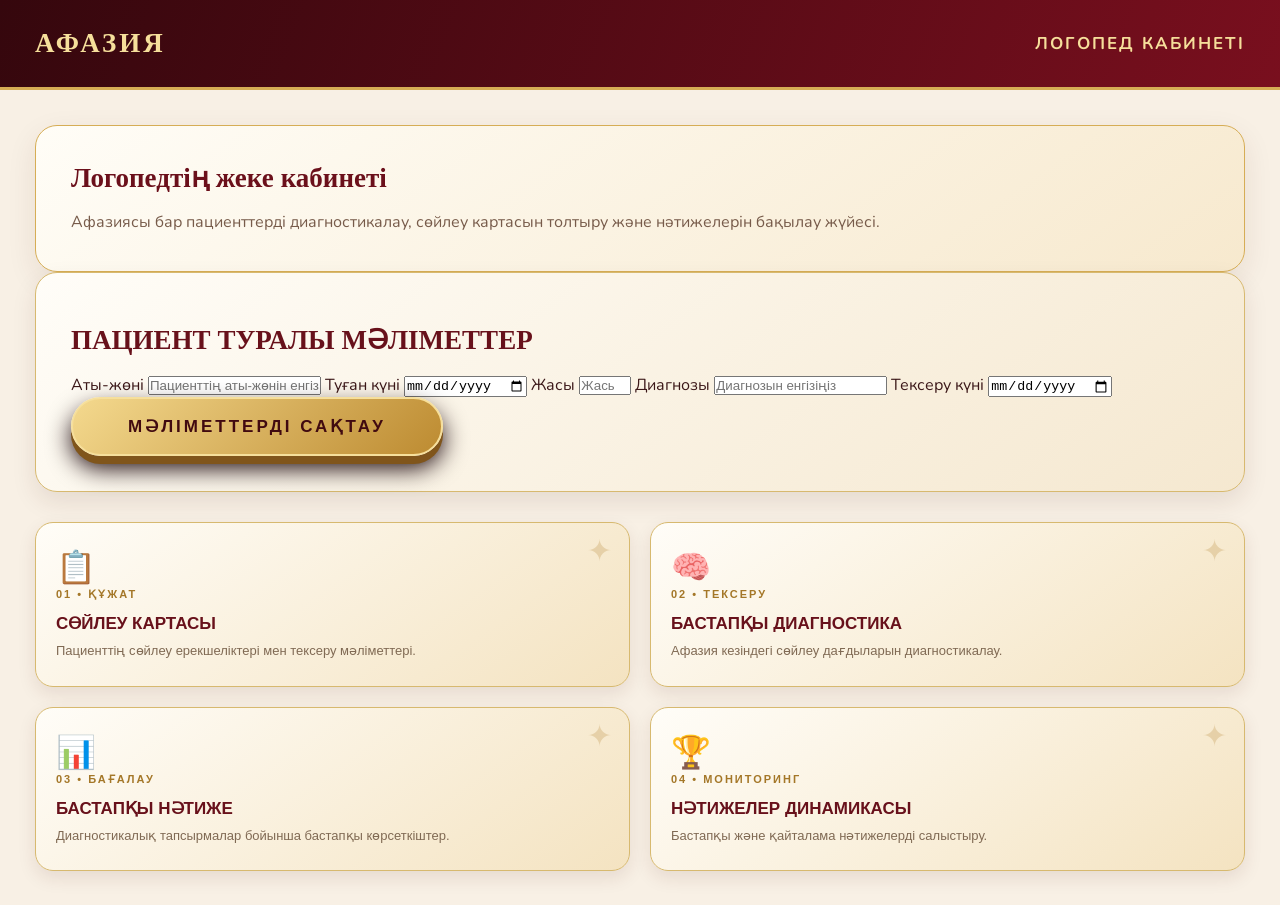
==== cabinet.html @ 648c9bb7 "Create cabinet.html" ====
<!DOCTYPE html>
<html lang="kk">
<head>
    <meta charset="UTF-8">
    <meta name="viewport" content="width=device-width, initial-scale=1.0">
    <title>Логопед кабинеті | Афазия</title>
    <link rel="stylesheet" href="style.css">
</head>
<body>
<header class="cabinet-header">
    <div class="logo" onclick="location.href='index.html'">
        АФАЗИЯ
    </div>
    <h2>ЛОГОПЕД КАБИНЕТІ</h2>
</header>
<main class="workspace">
    <div class="welcome-card">
        <h2>Логопедтің жеке кабинеті</h2>
        <p>
            Афазиясы бар пациенттерді диагностикалау,
            сөйлеу картасын толтыру және нәтижелерін бақылау жүйесі.
        </p>
    </div>
    <section class="game-section">
        <h2>ПАЦИЕНТ ТУРАЛЫ МӘЛІМЕТТЕР</h2>
        <form id="patientForm">
            <label>Аты-жөні</label>
            <input type="text" id="fullName"
                placeholder="Пациенттің аты-жөнін енгізіңіз" required>
            <label>Туған күні</label>
            <input type="date" id="birthDate" required>
            <label>Жасы</label>
            <input type="number" id="age"
                placeholder="Жасы" min="1" max="120" required>
            <label>Диагнозы</label>
            <input type="text" id="diagnosis"
                placeholder="Диагнозын енгізіңіз">
            <label>Тексеру күні</label>
            <input type="date" id="testDate" required>
            <button type="submit" class="enter-button">
                МӘЛІМЕТТЕРДІ САҚТАУ
            </button>
        </form>
        <div id="saveMessage"></div>
    </section>
    <section class="world-grid">
        <button class="world-card"
            onclick="showPatientSection('speechCard')">
            <div class="world-icon">📋</div>
            <span class="card-level">01 • ҚҰЖАТ</span>
            <h3>СӨЙЛЕУ КАРТАСЫ</h3>
            <p>Пациенттің сөйлеу ерекшеліктері мен тексеру мәліметтері.</p>
        </button>
        <button class="world-card"
            onclick="showPatientSection('diagnostics')">
            <div class="world-icon">🧠</div>
            <span class="card-level">02 • ТЕКСЕРУ</span>
            <h3>БАСТАПҚЫ ДИАГНОСТИКА</h3>
            <p>Афазия кезіндегі сөйлеу дағдыларын диагностикалау.</p>
        </button>
        <button class="world-card"
            onclick="showPatientSection('initialResult')">
            <div class="world-icon">📊</div>
            <span class="card-level">03 • БАҒАЛАУ</span>
            <h3>БАСТАПҚЫ НӘТИЖЕ</h3>
            <p>Диагностикалық тапсырмалар бойынша бастапқы көрсеткіштер.</p>
        </button>
        <button class="world-card"
            onclick="showPatientSection('dynamics')">
            <div class="world-icon">🏆</div>
            <span class="card-level">04 • МОНИТОРИНГ</span>
            <h3>НӘТИЖЕЛЕР ДИНАМИКАСЫ</h3>
            <p>Бастапқы және қайталама нәтижелерді салыстыру.</p>
        </button>
    </section>
    <section id="patientContent" class="game-section"
        style="display:none; margin-top:30px;">
    </section>
</main>
<script src="cabinet.js"></script>
</body>
</html>
---- style.css ----
@import url('https://fonts.googleapis.com/css2?family=Cinzel:wght@600;700;800&family=Nunito:wght@400;500;600;700;800;900&display=swap');

:root {
  --red-dark: #35070d;
  --red: #750f1d;
  --red-light: #a51e2b;
  --gold: #d6ad55;
  --gold-light: #f6df9b;
  --cream: #fff8e9;
  --text: #3b1718;
}

* {
  margin: 0;
  padding: 0;
  box-sizing: border-box;
}

body {
  font-family: 'Nunito', sans-serif;
  background: #f8f0e5;
  color: var(--text);
}

/* БАСТЫ БЕТ */

#home {
  min-height: 100vh;
  display: flex;
  justify-content: center;
  align-items: center;
  padding: 25px;
  background:
    radial-gradient(circle at 20% 20%, #8e2530 0, transparent 35%),
    radial-gradient(circle at 80% 80%, #64101b 0, transparent 35%),
    linear-gradient(135deg, #26050a, #650d19, #35070d);
}

.home-panel {
  width: 100%;
  max-width: 850px;
  padding: 70px 35px;
  text-align: center;
  border: 2px solid var(--gold);
  border-radius: 30px;
  background: rgba(48, 5, 12, 0.85);
  box-shadow: 0 0 45px rgba(214, 173, 85, 0.25);
  color: var(--cream);
}

.home-label {
  color: var(--gold-light);
  letter-spacing: 5px;
  font-size: 13px;
  font-weight: 800;
  margin-bottom: 25px;
}

.home-panel h1 {
  font-family: 'Cinzel', serif;
  font-size: clamp(45px, 9vw, 85px);
  color: var(--gold-light);
  letter-spacing: 8px;
  text-shadow: 0 5px 20px rgba(214, 173, 85, 0.4);
}

.home-line {
  width: 130px;
  height: 3px;
  margin: 25px auto;
  background: linear-gradient(90deg, transparent, var(--gold), transparent);
}

.home-panel p {
  max-width: 570px;
  margin: 0 auto 35px;
  line-height: 1.8;
  color: #f6e7cf;
  font-size: 17px;
}

.enter-button {
  padding: 17px 55px;
  border: 2px solid var(--gold-light);
  border-radius: 50px;
  background: linear-gradient(135deg, #f4d98e, #bd8b31);
  color: #410a10;
  font-size: 17px;
  font-weight: 900;
  letter-spacing: 3px;
  cursor: pointer;
  box-shadow: 0 8px 0 #80551b, 0 12px 25px #160206;
  transition: 0.3s;
}

.enter-button:hover {
  transform: translateY(-5px);
  box-shadow: 0 12px 0 #80551b, 0 18px 30px #160206;
}

/* КАБИНЕТ */

#cabinet {
  min-height: 100vh;
  background:
    radial-gradient(circle at top right, #fff9ec, transparent 40%),
    #f6eddf;
}

.cabinet-header {
  min-height: 90px;
  padding: 15px 35px;
  display: flex;
  justify-content: space-between;
  align-items: center;
  background: linear-gradient(110deg, #35070d, #790f1e);
  border-bottom: 3px solid var(--gold);
  color: var(--gold-light);
}

.logo {
  font-family: 'Cinzel', serif;
  font-size: 27px;
  font-weight: 800;
  cursor: pointer;
  letter-spacing: 3px;
}

.cabinet-header h2 {
  font-size: 17px;
  letter-spacing: 2px;
}

/* НЕГІЗГІ ОРНАЛАСУ */

.cabinet-layout {
  display: grid;
  grid-template-columns: 260px 1fr;
  min-height: calc(100vh - 90px);
}

/* СОЛ ЖАҚ МӘЗІР */

.sidebar {
  padding: 25px 17px;
  background: linear-gradient(180deg, #410810, #250409);
  border-right: 2px solid var(--gold);
}

.menu-button {
  width: 100%;
  display: flex;
  align-items: center;
  gap: 12px;
  padding: 15px 13px;
  margin-bottom: 12px;
  border: 1px solid rgba(214, 173, 85, 0.3);
  border-radius: 13px;
  background: rgba(255, 255, 255, 0.04);
  color: #f8e9c9;
  text-align: left;
  font-family: 'Nunito', sans-serif;
  font-size: 14px;
  font-weight: 800;
  cursor: pointer;
  transition: 0.3s;
}

.menu-button:hover,
.menu-button.active {
  background: linear-gradient(110deg, #e6c16c, #b9812b);
  color: #39070d;
  border-color: var(--gold-light);
  transform: translateX(5px);
  box-shadow: 0 5px 15px rgba(0, 0, 0, 0.25);
}

/* ОРТАЛЫҚ БӨЛІМ */

.workspace {
  padding: 35px;
  min-width: 0;
}

.workspace-top {
  margin-bottom: 25px;
  padding-bottom: 18px;
  border-bottom: 1px solid #dfc99d;
}

.workspace-top h2 {
  color: #5b111a;
  font-family: 'Cinzel', serif;
  font-size: 23px;
}

/* ҚОШ КЕЛДІҢІЗ БӨЛІМІ */

.welcome-card {
  padding: 35px;
  border: 1px solid #d6ad55;
  border-radius: 22px;
  background: linear-gradient(145deg, #fffdf7, #f7e9ce);
  box-shadow: 0 10px 30px rgba(80, 35, 15, 0.09);
}

.welcome-card h2 {
  font-family: 'Cinzel', serif;
  color: #6b101b;
  font-size: 27px;
  margin-bottom: 12px;
}

.welcome-card p {
  color: #775b4a;
  line-height: 1.7;
}

/* БӨЛІМ КАРТОЧКАЛАРЫ */

.world-grid {
  display: grid;
  grid-template-columns: repeat(2, minmax(0, 1fr));
  gap: 20px;
  margin-top: 30px;
}

.world-card {
  position: relative;
  min-height: 155px;
  padding: 25px 20px;
  border: 1px solid #d7b96f;
  border-radius: 18px;
  background: linear-gradient(145deg, #fffdf8, #f4e3c1);
  box-shadow: 0 7px 18px rgba(75, 28, 20, 0.1);
  text-align: left;
  cursor: pointer;
  transition: 0.3s;
  overflow: hidden;
}

.world-card::after {
  content: "✦";
  position: absolute;
  right: 17px;
  top: 10px;
  font-size: 30px;
  color: rgba(180, 133, 48, 0.25);
}

.world-card:hover {
  transform: translateY(-6px);
  border-color: #9c651d;
  box-shadow: 0 13px 25px rgba(75, 28, 20, 0.18);
}

.world-card h3 {
  color: #68111b;
  font-size: 17px;
  margin: 12px 0 7px;
}

.world-card p {
  color: #806a54;
  font-size: 13px;
  line-height: 1.5;
}

.card-level {
  color: #a47728;
  font-size: 11px;
  font-weight: 900;
  letter-spacing: 2px;
}

.world-icon {
  font-size: 32px;
}

/* ТАПСЫРМА БӨЛІМДЕРІ */

.game-section {
  padding: 35px;
  border: 1px solid #d7b96f;
  border-radius: 22px;
  background: linear-gradient(145deg, #fffdf8, #f5e8d0);
  box-shadow: 0 10px 25px rgba(70, 25, 15, 0.1);
}

.game-icon {
  font-size: 55px;
  margin-bottom: 15px;
}

.game-number {
  color: #a47728;
  font-size: 12px;
  font-weight: 900;
  letter-spacing: 2px;
}

.game-section h2 {
  margin: 15px 0;
  font-family: 'Cinzel', serif;
  font-size: 27px;
  color: #68111b;
}

.game-line {
  width: 90px;
  height: 3px;
  background: var(--gold);
  margin: 15px 0 25px;
}

.game-section h3 {
  color: #8b5420;
  margin-bottom: 12px;
}

.game-section p {
  line-height: 1.8;
  color: #725b4b;
}

.coming-soon {
  display: flex;
  gap: 15px;
  align-items: center;
  margin-top: 30px;
  padding: 20px;
  border-radius: 15px;
  background: #f1dfba;
  color: #6b3d17;
}

.coming-soon > span {
  font-size: 30px;
  color: #b47c25;
}

.coming-soon strong,
.coming-soon small {
  display: block;
}

.coming-soon small {
  margin-top: 5px;
  line-height: 1.5;
}

/* АНИМАЦИЯ */

.section-animation {
  animation: appear 0.5s ease;
}

@keyframes appear {
  from {
    opacity: 0;
    transform: translateY(15px);
  }

  to {
    opacity: 1;
    transform: translateY(0);
  }
}

/* ТӨМЕНГІ БӨЛІМ */

footer {
  padding: 20px;
  text-align: center;
  color: #92724c;
  font-size: 12px;
}

/* ТЕЛЕФОНҒА БЕЙІМДЕУ */

@media (max-width: 800px) {
  .cabinet-layout {
    grid-template-columns: 1fr;
  }

  .sidebar {
    display: grid;
    grid-template-columns: repeat(2, minmax(0, 1fr));
    gap: 8px;
    padding: 15px;
  }

  .menu-button {
    margin: 0;
    font-size: 12px;
    padding: 12px 8px;
  }

  .workspace {
    padding: 18px;
  }

  .cabinet-header {
    padding: 15px;
  }

  .cabinet-header h2 {
    font-size: 12px;
  }

  .logo {
    font-size: 21px;
  }
}

@media (max-width: 480px) {
  .world-grid {
    grid-template-columns: 1fr;
  }

  .home-panel {
    padding: 45px 20px;
  }

  .home-panel p {
    font-size: 14px;
  }

  .welcome-card,
  .game-section {
    padding: 22px;
  }
}
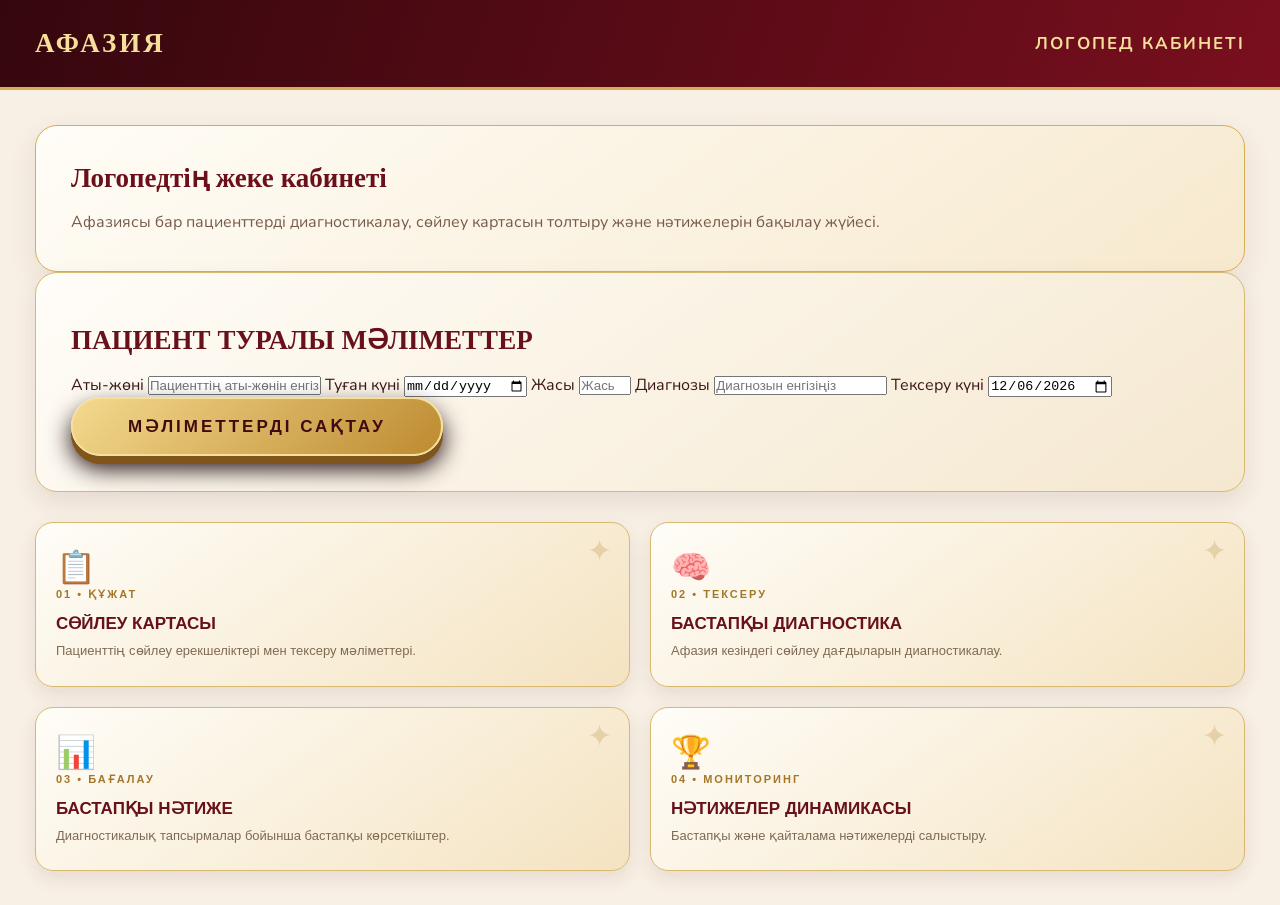
==== commit f35271d2: "Update cabinet.html" ====
--- a/cabinet.html
+++ b/cabinet.html
@@ -78,5 +78,6 @@
     </section>
 </main>
 <script src="cabinet.js"></script>
+<script src="speech-card.js"></script>
 </body>
 </html>
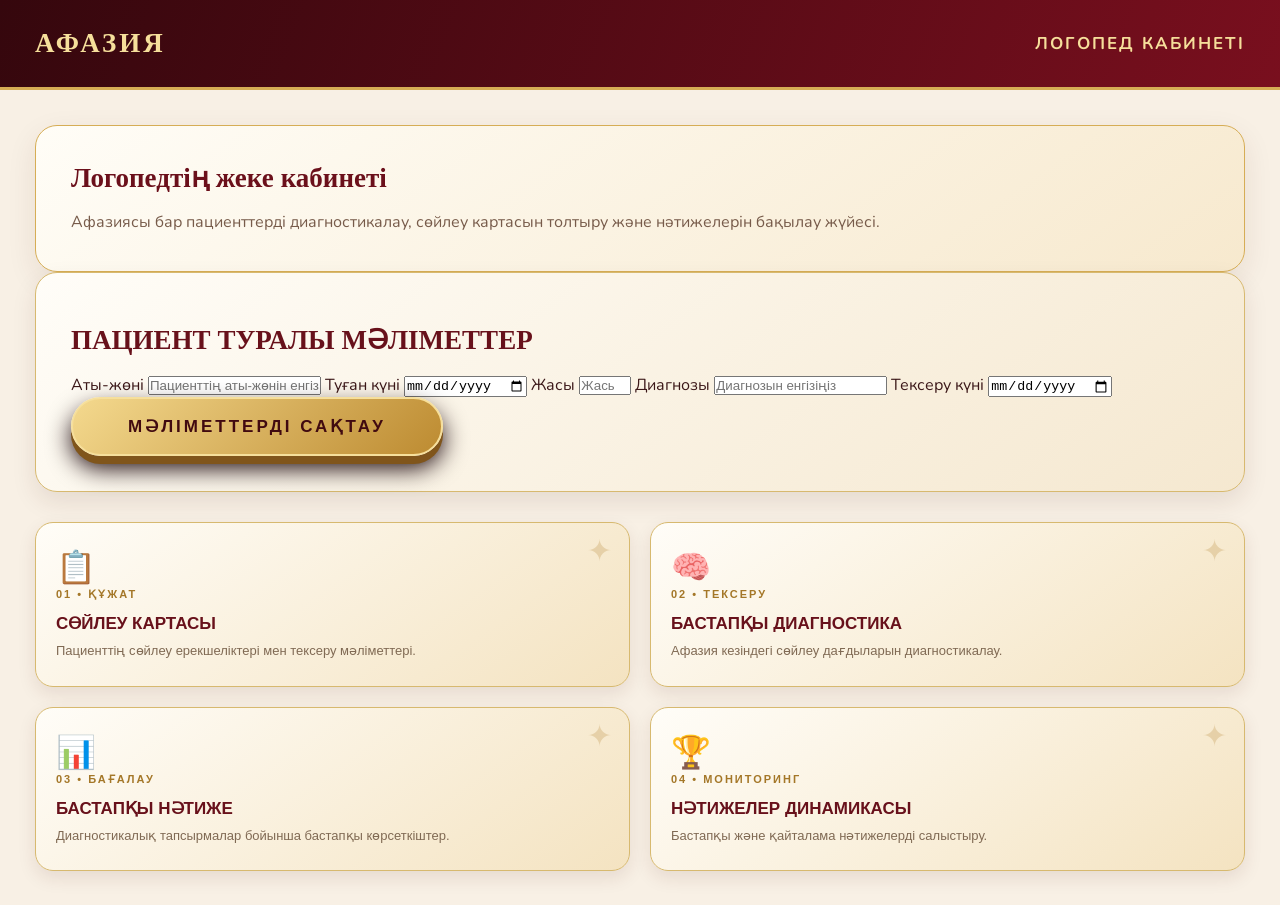
==== commit c9f30837: "Update cabinet.html" ====
--- a/cabinet.html
+++ b/cabinet.html
@@ -79,5 +79,6 @@
 </main>
 <script src="cabinet.js"></script>
 <script src="speech-card.js"></script>
+<script src="dynamics.js"></script>
 </body>
 </html>
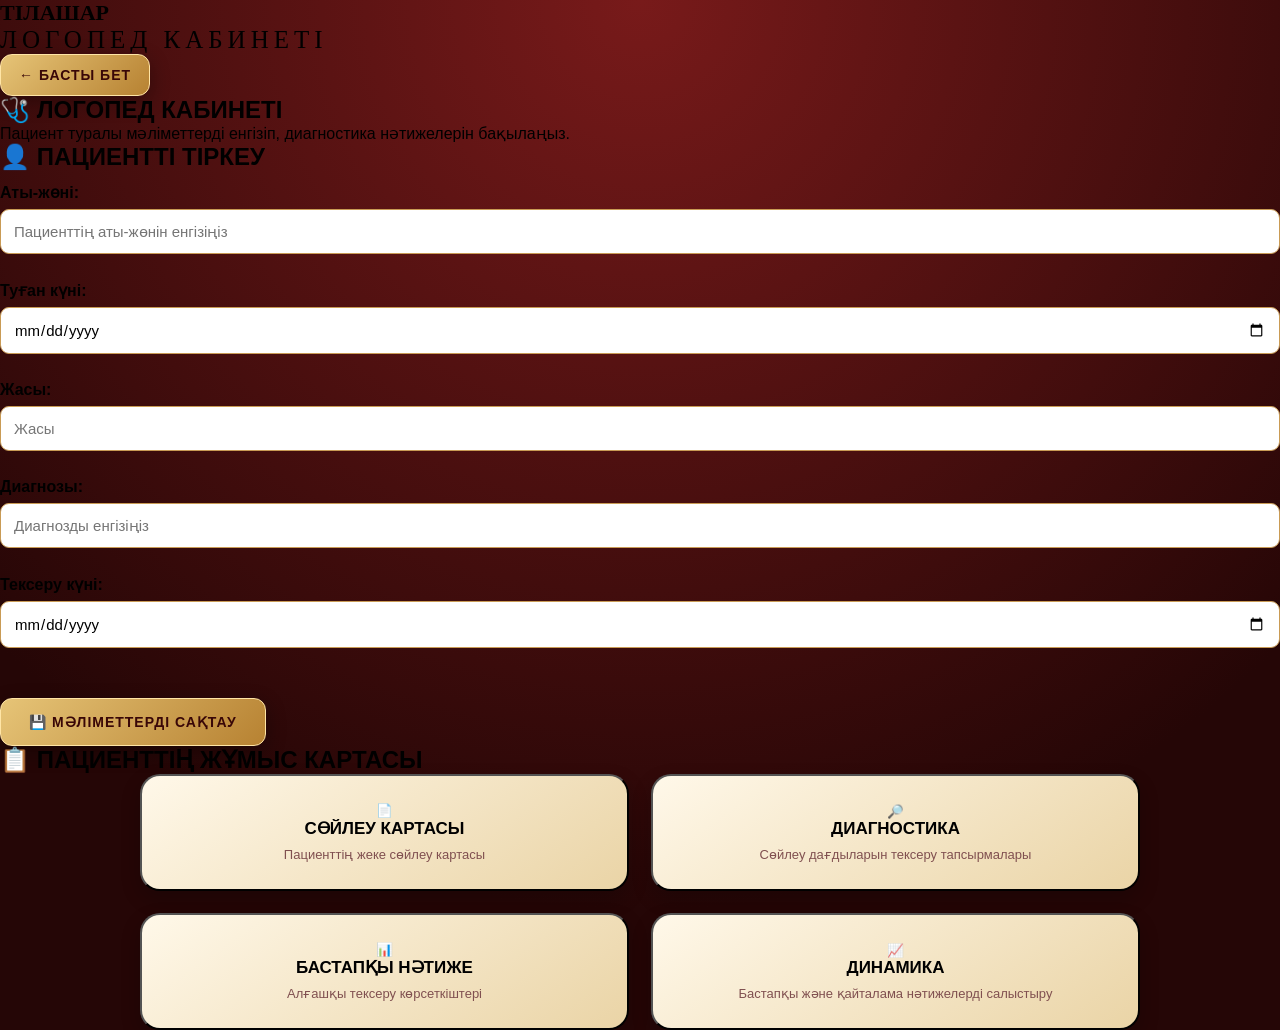
==== commit 5bf4e1ea: "Update cabinet.html" ====
--- a/cabinet.html
+++ b/cabinet.html
@@ -3,78 +3,81 @@
 <head>
     <meta charset="UTF-8">
     <meta name="viewport" content="width=device-width, initial-scale=1.0">
-    <title>Логопед кабинеті | Афазия</title>
+    <title>ТІЛАШАР | Логопед кабинеті</title>
     <link rel="stylesheet" href="style.css">
 </head>
-<body>
-<header class="cabinet-header">
-    <div class="logo" onclick="location.href='index.html'">
-        АФАЗИЯ
+<body class="cabinet-page">
+<header class="main-header">
+    <div class="logo" onclick="window.location.href='index.html'">
+        ТІЛАШАР
     </div>
-    <h2>ЛОГОПЕД КАБИНЕТІ</h2>
+    <div class="header-title">ЛОГОПЕД КАБИНЕТІ</div>
+    <button class="cabinet-button"
+        onclick="window.location.href='index.html'">
+        ← БАСТЫ БЕТ
+    </button>
 </header>
-<main class="workspace">
-    <div class="welcome-card">
-        <h2>Логопедтің жеке кабинеті</h2>
-        <p>
-            Афазиясы бар пациенттерді диагностикалау,
-            сөйлеу картасын толтыру және нәтижелерін бақылау жүйесі.
-        </p>
-    </div>
-    <section class="game-section">
-        <h2>ПАЦИЕНТ ТУРАЛЫ МӘЛІМЕТТЕР</h2>
+<main class="cabinet-container">
+    <section class="welcome-box">
+        <h1>🩺 ЛОГОПЕД КАБИНЕТІ</h1>
+        <p>Пациент туралы мәліметтерді енгізіп, диагностика нәтижелерін бақылаңыз.</p>
+    </section>
+    <!-- ПАЦИЕНТТІ ТІРКЕУ -->
+    <section class="patient-form">
+        <h2>👤 ПАЦИЕНТТІ ТІРКЕУ</h2>
         <form id="patientForm">
-            <label>Аты-жөні</label>
+            <label for="fullName">Аты-жөні:</label>
             <input type="text" id="fullName"
                 placeholder="Пациенттің аты-жөнін енгізіңіз" required>
-            <label>Туған күні</label>
+            <label for="birthDate">Туған күні:</label>
             <input type="date" id="birthDate" required>
-            <label>Жасы</label>
+            <label for="age">Жасы:</label>
             <input type="number" id="age"
                 placeholder="Жасы" min="1" max="120" required>
-            <label>Диагнозы</label>
+            <label for="diagnosis">Диагнозы:</label>
             <input type="text" id="diagnosis"
-                placeholder="Диагнозын енгізіңіз">
-            <label>Тексеру күні</label>
+                placeholder="Диагнозды енгізіңіз">
+            <label for="testDate">Тексеру күні:</label>
             <input type="date" id="testDate" required>
             <button type="submit" class="enter-button">
-                МӘЛІМЕТТЕРДІ САҚТАУ
+                💾 МӘЛІМЕТТЕРДІ САҚТАУ
             </button>
         </form>
-        <div id="saveMessage"></div>
+        <div id="patientMessage"></div>
     </section>
-    <section class="world-grid">
-        <button class="world-card"
-            onclick="showPatientSection('speechCard')">
-            <div class="world-icon">📋</div>
-            <span class="card-level">01 • ҚҰЖАТ</span>
-            <h3>СӨЙЛЕУ КАРТАСЫ</h3>
-            <p>Пациенттің сөйлеу ерекшеліктері мен тексеру мәліметтері.</p>
-        </button>
-        <button class="world-card"
-            onclick="showPatientSection('diagnostics')">
-            <div class="world-icon">🧠</div>
-            <span class="card-level">02 • ТЕКСЕРУ</span>
-            <h3>БАСТАПҚЫ ДИАГНОСТИКА</h3>
-            <p>Афазия кезіндегі сөйлеу дағдыларын диагностикалау.</p>
-        </button>
-        <button class="world-card"
-            onclick="showPatientSection('initialResult')">
-            <div class="world-icon">📊</div>
-            <span class="card-level">03 • БАҒАЛАУ</span>
-            <h3>БАСТАПҚЫ НӘТИЖЕ</h3>
-            <p>Диагностикалық тапсырмалар бойынша бастапқы көрсеткіштер.</p>
-        </button>
-        <button class="world-card"
-            onclick="showPatientSection('dynamics')">
-            <div class="world-icon">🏆</div>
-            <span class="card-level">04 • МОНИТОРИНГ</span>
-            <h3>НӘТИЖЕЛЕР ДИНАМИКАСЫ</h3>
-            <p>Бастапқы және қайталама нәтижелерді салыстыру.</p>
-        </button>
+    <!-- ПАЦИЕНТ БӨЛІМДЕРІ -->
+    <section class="patient-sections">
+        <h2>📋 ПАЦИЕНТТІҢ ЖҰМЫС КАРТАСЫ</h2>
+        <div class="world-grid">
+            <button class="world-card"
+                onclick="showPatientSection('speechCard')">
+                <span>📄</span>
+                <h3>СӨЙЛЕУ КАРТАСЫ</h3>
+                <p>Пациенттің жеке сөйлеу картасы</p>
+            </button>
+            <button class="world-card"
+                onclick="showPatientSection('diagnostics')">
+                <span>🔎</span>
+                <h3>ДИАГНОСТИКА</h3>
+                <p>Сөйлеу дағдыларын тексеру тапсырмалары</p>
+            </button>
+            <button class="world-card"
+                onclick="showPatientSection('initialResult')">
+                <span>📊</span>
+                <h3>БАСТАПҚЫ НӘТИЖЕ</h3>
+                <p>Алғашқы тексеру көрсеткіштері</p>
+            </button>
+            <button class="world-card"
+                onclick="showPatientSection('dynamics')">
+                <span>📈</span>
+                <h3>ДИНАМИКА</h3>
+                <p>Бастапқы және қайталама нәтижелерді салыстыру</p>
+            </button>
+        </div>
     </section>
+    <!-- ТАҢДАЛҒАН БӨЛІМ -->
     <section id="patientContent" class="game-section"
-        style="display:none; margin-top:30px;">
+        style="display:none;">
     </section>
 </main>
 <script src="cabinet.js"></script>
--- a/style.css
+++ b/style.css
@@ -1,433 +1,577 @@
-@import url('https://fonts.googleapis.com/css2?family=Cinzel:wght@600;700;800&family=Nunito:wght@400;500;600;700;800;900&display=swap');
+@import url(‘https://fonts.googleapis.com/css2?family=Cinzel:wght@500;600;700;800&family=Nunito:wght@400;500;600;700;800&display=swap’);
 
 :root {
-  --red-dark: #35070d;
-  --red: #750f1d;
-  --red-light: #a51e2b;
-  --gold: #d6ad55;
-  --gold-light: #f6df9b;
-  --cream: #fff8e9;
-  --text: #3b1718;
+–dark: #280707;
+–red: #680f12;
+–red-light: #9e2929;
+–gold: #d6ad60;
+–gold-light: #f5dfa4;
+–cream: #fff8e9;
+–text: #4c1010;
+–white: #ffffff;
 }
 
 * {
-  margin: 0;
-  padding: 0;
-  box-sizing: border-box;
-}
+    margin: 0;
+    padding: 0;
+    box-sizing: border-box;
+    }
 
 body {
-  font-family: 'Nunito', sans-serif;
-  background: #f8f0e5;
-  color: var(--text);
-}
-
-/* БАСТЫ БЕТ */
-
-#home {
-  min-height: 100vh;
-  display: flex;
-  justify-content: center;
-  align-items: center;
-  padding: 25px;
-  background:
-    radial-gradient(circle at 20% 20%, #8e2530 0, transparent 35%),
-    radial-gradient(circle at 80% 80%, #64101b 0, transparent 35%),
-    linear-gradient(135deg, #26050a, #650d19, #35070d);
-}
+min-height: 100vh;
+background:
+radial-gradient(circle at top, #781a1a, #250606 75%);
+color: var(–gold-light);
+font-family: ‘Nunito’, sans-serif;
+}
+
+/* =================================
+БАСТЫ БЕТ
+================================= */
 
 .home-panel {
-  width: 100%;
-  max-width: 850px;
-  padding: 70px 35px;
-  text-align: center;
-  border: 2px solid var(--gold);
-  border-radius: 30px;
-  background: rgba(48, 5, 12, 0.85);
-  box-shadow: 0 0 45px rgba(214, 173, 85, 0.25);
-  color: var(--cream);
+min-height: 100vh;
+display: flex;
+flex-direction: column;
+justify-content: center;
+align-items: center;
+text-align: center;
+padding: 30px 20px;
+position: relative;
+overflow: hidden;
+}
+
+.home-panel::before,
+.home-panel::after {
+content: “✦”;
+position: absolute;
+color: var(–gold);
+font-size: 100px;
+opacity: 0.15;
+}
+
+.home-panel::before {
+top: 10%;
+left: 10%;
+}
+
+.home-panel::after {
+bottom: 10%;
+right: 10%;
 }
 
 .home-label {
-  color: var(--gold-light);
-  letter-spacing: 5px;
-  font-size: 13px;
-  font-weight: 800;
-  margin-bottom: 25px;
+color: var(–gold);
+letter-spacing: 5px;
+font-size: 13px;
+margin-bottom: 25px;
 }
 
 .home-panel h1 {
-  font-family: 'Cinzel', serif;
-  font-size: clamp(45px, 9vw, 85px);
-  color: var(--gold-light);
-  letter-spacing: 8px;
-  text-shadow: 0 5px 20px rgba(214, 173, 85, 0.4);
+font-family: ‘Cinzel’, serif;
+font-size: clamp(55px, 12vw, 110px);
+letter-spacing: 12px;
+color: var(–gold-light);
+text-shadow: 0 5px 25px #000;
 }
 
 .home-line {
-  width: 130px;
-  height: 3px;
-  margin: 25px auto;
-  background: linear-gradient(90deg, transparent, var(--gold), transparent);
+width: 180px;
+height: 2px;
+background: linear-gradient(
+90deg,
+transparent,
+var(–gold),
+transparent
+);
+margin: 25px 0;
+}
+
+.home-panel h2 {
+font-family: ‘Cinzel’, serif;
+font-size: clamp(17px, 3vw, 25px);
+margin-bottom: 20px;
 }
 
 .home-panel p {
-  max-width: 570px;
-  margin: 0 auto 35px;
-  line-height: 1.8;
-  color: #f6e7cf;
-  font-size: 17px;
+max-width: 650px;
+line-height: 1.8;
+color: #ead8b4;
+font-size: 16px;
+}
+
+.home-footer {
+margin-top: 70px;
+color: var(–gold);
+letter-spacing: 3px;
+font-size: 11px;
+}
+
+/* =================================
+НЕГІЗГІ БАТЫРМАЛАР
+================================= */
+
+button {
+font-family: ‘Nunito’, sans-serif;
+cursor: pointer;
+transition: 0.3s ease;
+}
+
+.enter-button,
+.cabinet-button,
+.back-button {
+background: linear-gradient(
+135deg,
+#e6c477,
+#b78232
+);
+color: #390707;
+border: 1px solid #ffe5a6;
+border-radius: 12px;
+padding: 15px 28px;
+font-size: 14px;
+font-weight: 900;
+letter-spacing: 1px;
+box-shadow: 0 6px 20px #0005;
 }
 
 .enter-button {
-  padding: 17px 55px;
-  border: 2px solid var(--gold-light);
-  border-radius: 50px;
-  background: linear-gradient(135deg, #f4d98e, #bd8b31);
-  color: #410a10;
-  font-size: 17px;
-  font-weight: 900;
-  letter-spacing: 3px;
-  cursor: pointer;
-  box-shadow: 0 8px 0 #80551b, 0 12px 25px #160206;
-  transition: 0.3s;
-}
-
-.enter-button:hover {
-  transform: translateY(-5px);
-  box-shadow: 0 12px 0 #80551b, 0 18px 30px #160206;
-}
-
-/* КАБИНЕТ */
-
-#cabinet {
-  min-height: 100vh;
-  background:
-    radial-gradient(circle at top right, #fff9ec, transparent 40%),
-    #f6eddf;
-}
+margin-top: 35px;
+}
+
+.enter-button:hover,
+.cabinet-button:hover,
+.back-button:hover {
+transform: translateY(-4px);
+box-shadow: 0 10px 25px #0007;
+}
+
+/* =================================
+ЖОҒАРҒЫ БӨЛІК
+================================= */
 
 .cabinet-header {
-  min-height: 90px;
-  padding: 15px 35px;
-  display: flex;
-  justify-content: space-between;
-  align-items: center;
-  background: linear-gradient(110deg, #35070d, #790f1e);
-  border-bottom: 3px solid var(--gold);
-  color: var(--gold-light);
+min-height: 85px;
+padding: 15px 35px;
+display: flex;
+align-items: center;
+justify-content: space-between;
+gap: 15px;
+flex-wrap: wrap;
+background: linear-gradient(
+90deg,
+#240505,
+#641010,
+#240505
+);
+border-bottom: 1px solid var(–gold);
+box-shadow: 0 5px 20px #0005;
 }
 
 .logo {
-  font-family: 'Cinzel', serif;
-  font-size: 27px;
-  font-weight: 800;
-  cursor: pointer;
-  letter-spacing: 3px;
-}
-
-.cabinet-header h2 {
-  font-size: 17px;
-  letter-spacing: 2px;
-}
-
-/* НЕГІЗГІ ОРНАЛАСУ */
-
-.cabinet-layout {
-  display: grid;
-  grid-template-columns: 260px 1fr;
-  min-height: calc(100vh - 90px);
-}
-
-/* СОЛ ЖАҚ МӘЗІР */
+color: var(–gold);
+font-family: ‘Cinzel’, serif;
+font-size: 22px;
+font-weight: 800;
+cursor: pointer;
+}
+
+.header-title {
+color: var(–gold-light);
+font-family: ‘Cinzel’, serif;
+font-size: 25px;
+letter-spacing: 5px;
+}
+
+.cabinet-button {
+padding: 12px 18px;
+}
+
+/* =================================
+НЕГІЗГІ ОРНАЛАСУ
+================================= */
+
+.main-layout {
+display: grid;
+grid-template-columns: 260px 1fr;
+min-height: calc(100vh - 85px);
+}
+
+/* =================================
+СОЛ ЖАҚ МӘЗІР
+================================= */
 
 .sidebar {
-  padding: 25px 17px;
-  background: linear-gradient(180deg, #410810, #250409);
-  border-right: 2px solid var(--gold);
+background: linear-gradient(
+180deg,
+#360808,
+#210505
+);
+border-right: 1px solid #bd9149;
+padding: 25px 15px;
+}
+
+.sidebar h3 {
+color: var(–gold);
+font-family: ‘Cinzel’, serif;
+font-size: 15px;
+text-align: center;
+letter-spacing: 2px;
+margin-bottom: 25px;
 }
 
 .menu-button {
-  width: 100%;
-  display: flex;
-  align-items: center;
-  gap: 12px;
-  padding: 15px 13px;
-  margin-bottom: 12px;
-  border: 1px solid rgba(214, 173, 85, 0.3);
-  border-radius: 13px;
-  background: rgba(255, 255, 255, 0.04);
-  color: #f8e9c9;
-  text-align: left;
-  font-family: 'Nunito', sans-serif;
-  font-size: 14px;
-  font-weight: 800;
-  cursor: pointer;
-  transition: 0.3s;
+display: block;
+width: 100%;
+text-align: left;
+margin-bottom: 10px;
+padding: 14px;
+color: #f5dfb2;
+background: #ffffff08;
+border: 1px solid #d6ad6030;
+border-radius: 11px;
+font-size: 14px;
+font-weight: 700;
 }
 
 .menu-button:hover,
 .menu-button.active {
-  background: linear-gradient(110deg, #e6c16c, #b9812b);
-  color: #39070d;
-  border-color: var(--gold-light);
-  transform: translateX(5px);
-  box-shadow: 0 5px 15px rgba(0, 0, 0, 0.25);
-}
-
-/* ОРТАЛЫҚ БӨЛІМ */
+background: linear-gradient(
+90deg,
+#8c2525,
+#551010
+);
+border-color: var(–gold);
+color: var(–gold-light);
+transform: translateX(4px);
+}
+
+/* =================================
+ОҢ ЖАҚ НЕГІЗГІ БӨЛІМ
+================================= */
 
 .workspace {
-  padding: 35px;
-  min-width: 0;
-}
-
-.workspace-top {
-  margin-bottom: 25px;
-  padding-bottom: 18px;
-  border-bottom: 1px solid #dfc99d;
-}
-
-.workspace-top h2 {
-  color: #5b111a;
-  font-family: 'Cinzel', serif;
-  font-size: 23px;
-}
-
-/* ҚОШ КЕЛДІҢІЗ БӨЛІМІ */
+padding: 35px;
+min-width: 0;
+}
 
 .welcome-card {
-  padding: 35px;
-  border: 1px solid #d6ad55;
-  border-radius: 22px;
-  background: linear-gradient(145deg, #fffdf7, #f7e9ce);
-  box-shadow: 0 10px 30px rgba(80, 35, 15, 0.09);
-}
-
-.welcome-card h2 {
-  font-family: 'Cinzel', serif;
-  color: #6b101b;
-  font-size: 27px;
-  margin-bottom: 12px;
-}
-
-.welcome-card p {
-  color: #775b4a;
-  line-height: 1.7;
-}
-
-/* БӨЛІМ КАРТОЧКАЛАРЫ */
+text-align: center;
+padding: 35px 20px;
+}
+
+.welcome-icon {
+font-size: 55px;
+color: var(–gold);
+}
+
+.welcome-card h1 {
+font-family: ‘Cinzel’, serif;
+font-size: clamp(25px, 4vw, 38px);
+color: var(–gold-light);
+margin: 15px 0;
+}
+
+.welcome-card > p {
+color: #e7d2ae;
+line-height: 1.8;
+max-width: 650px;
+margin: 0 auto 35px;
+}
+
+/* =================================
+ОЙЫН КАРТОЧКАЛАРЫ
+================================= */
 
 .world-grid {
-  display: grid;
-  grid-template-columns: repeat(2, minmax(0, 1fr));
-  gap: 20px;
-  margin-top: 30px;
+display: grid;
+grid-template-columns: repeat(2, minmax(0, 1fr));
+gap: 22px;
+max-width: 1000px;
+margin: auto;
 }
 
 .world-card {
-  position: relative;
-  min-height: 155px;
-  padding: 25px 20px;
-  border: 1px solid #d7b96f;
-  border-radius: 18px;
-  background: linear-gradient(145deg, #fffdf8, #f4e3c1);
-  box-shadow: 0 7px 18px rgba(75, 28, 20, 0.1);
-  text-align: left;
-  cursor: pointer;
-  transition: 0.3s;
-  overflow: hidden;
-}
-
-.world-card::after {
-  content: "✦";
-  position: absolute;
-  right: 17px;
-  top: 10px;
-  font-size: 30px;
-  color: rgba(180, 133, 48, 0.25);
+padding: 27px 18px;
+background: linear-gradient(
+145deg,
+#fff8e9,
+#ead4a6
+);
+border: 1px solid var(–gold);
+border-radius: 20px;
+color: var(–text);
+cursor: pointer;
+box-shadow: 0 8px 20px #0003;
+transition: 0.3s;
 }
 
 .world-card:hover {
-  transform: translateY(-6px);
-  border-color: #9c651d;
-  box-shadow: 0 13px 25px rgba(75, 28, 20, 0.18);
+transform: translateY(-7px);
+box-shadow: 0 15px 30px #0005;
+}
+
+.world-icon {
+font-size: 42px;
+margin-bottom: 15px;
 }
 
 .world-card h3 {
-  color: #68111b;
-  font-size: 17px;
-  margin: 12px 0 7px;
+font-size: 17px;
+margin-bottom: 8px;
 }
 
 .world-card p {
-  color: #806a54;
-  font-size: 13px;
-  line-height: 1.5;
-}
-
-.card-level {
-  color: #a47728;
-  font-size: 11px;
-  font-weight: 900;
-  letter-spacing: 2px;
-}
-
-.world-icon {
-  font-size: 32px;
-}
-
-/* ТАПСЫРМА БӨЛІМДЕРІ */
+font-size: 13px;
+color: #805050;
+}
+
+/* =================================
+БӨЛІМ ІШІНДЕГІ КАРТОЧКАЛАР
+================================= */
 
 .game-section {
-  padding: 35px;
-  border: 1px solid #d7b96f;
-  border-radius: 22px;
-  background: linear-gradient(145deg, #fffdf8, #f5e8d0);
-  box-shadow: 0 10px 25px rgba(70, 25, 15, 0.1);
+background: linear-gradient(
+145deg,
+#fff8e9,
+#f0dfbb
+);
+color: var(–text);
+border: 1px solid var(–gold);
+border-radius: 22px;
+padding: 30px;
+box-shadow: 0 10px 30px #0004;
+}
+
+.game-section h1 {
+font-family: ‘Cinzel’, serif;
+text-align: center;
+margin: 15px 0;
 }
 
 .game-icon {
-  font-size: 55px;
-  margin-bottom: 15px;
+text-align: center;
+font-size: 55px;
+}
+
+.game-line {
+height: 2px;
+max-width: 180px;
+margin: 20px auto;
+background: var(–gold);
+}
+
+.game-section > p {
+text-align: center;
+line-height: 1.7;
+margin-bottom: 25px;
+}
+
+.exercise-list {
+display: grid;
+gap: 13px;
+}
+
+.game-card {
+display: flex;
+align-items: center;
+gap: 15px;
+padding: 17px;
+background: #ffffff;
+border: 1px solid #dfc58f;
+border-radius: 13px;
 }
 
 .game-number {
-  color: #a47728;
-  font-size: 12px;
-  font-weight: 900;
-  letter-spacing: 2px;
-}
-
-.game-section h2 {
-  margin: 15px 0;
-  font-family: 'Cinzel', serif;
-  font-size: 27px;
-  color: #68111b;
-}
-
-.game-line {
-  width: 90px;
-  height: 3px;
-  background: var(--gold);
-  margin: 15px 0 25px;
-}
-
-.game-section h3 {
-  color: #8b5420;
-  margin-bottom: 12px;
-}
-
-.game-section p {
-  line-height: 1.8;
-  color: #725b4b;
+width: 38px;
+height: 38px;
+flex-shrink: 0;
+display: grid;
+place-items: center;
+background: var(–red);
+color: var(–gold-light);
+border-radius: 50%;
+font-weight: 900;
+}
+
+.game-card h3 {
+font-size: 15px;
+}
+
+.game-card p {
+font-size: 12px;
+margin-top: 5px;
 }
 
 .coming-soon {
-  display: flex;
-  gap: 15px;
-  align-items: center;
-  margin-top: 30px;
-  padding: 20px;
-  border-radius: 15px;
-  background: #f1dfba;
-  color: #6b3d17;
-}
-
-.coming-soon > span {
-  font-size: 30px;
-  color: #b47c25;
-}
-
-.coming-soon strong,
-.coming-soon small {
-  display: block;
-}
-
-.coming-soon small {
-  margin-top: 5px;
-  line-height: 1.5;
-}
-
-/* АНИМАЦИЯ */
-
-.section-animation {
-  animation: appear 0.5s ease;
-}
-
-@keyframes appear {
-  from {
-    opacity: 0;
-    transform: translateY(15px);
-  }
-
-  to {
+margin-left: auto;
+font-size: 10px;
+font-weight: 900;
+color: #98712d;
+white-space: nowrap;
+}
+
+.back-button {
+margin-top: 25px;
+}
+
+/* =================================
+ЛОГОПЕД КАБИНЕТІНЕ ОРТАҚ СТИЛЬ
+================================= */
+
+#patientContent,
+.task-area,
+.diagnostic-result {
+background: var(–cream);
+color: var(–text);
+border: 1px solid var(–gold);
+border-radius: 18px;
+padding: 25px;
+margin-top: 20px;
+}
+
+.result-item {
+background: #fff;
+border: 1px solid #dfc58f;
+padding: 18px;
+border-radius: 13px;
+margin: 15px 0;
+}
+
+.result-item h3 {
+margin-bottom: 10px;
+}
+
+/* =================================
+КЕСТЕЛЕР
+================================= */
+
+table {
+width: 100%;
+border-collapse: collapse;
+}
+
+th,
+td {
+padding: 12px;
+border: 1px solid #d9bd83;
+}
+
+th {
+background: #6b1515;
+color: var(–gold-light);
+}
+
+td {
+background: #fff;
+}
+
+/* =================================
+ФОРМАЛАР
+================================= */
+
+input,
+textarea,
+select {
+width: 100%;
+padding: 13px;
+border: 1px solid #c99b55;
+border-radius: 9px;
+font-family: inherit;
+font-size: 15px;
+margin: 7px 0 15px;
+}
+
+label {
+display: block;
+font-weight: 800;
+margin-top: 12px;
+}
+
+textarea {
+min-height: 100px;
+resize: vertical;
+}
+
+/* =================================
+АНИМАЦИЯ
+================================= */
+
+@keyframes fadeIn {
+from {
+opacity: 0;
+transform: translateY(15px);
+}
+
+to {
     opacity: 1;
     transform: translateY(0);
-  }
-}
-
-/* ТӨМЕНГІ БӨЛІМ */
-
-footer {
-  padding: 20px;
-  text-align: center;
-  color: #92724c;
-  font-size: 12px;
-}
-
-/* ТЕЛЕФОНҒА БЕЙІМДЕУ */
-
-@media (max-width: 800px) {
-  .cabinet-layout {
+}
+
+}
+
+.game-section,
+.world-card,
+.welcome-card {
+animation: fadeIn 0.5s ease;
+}
+
+/* =================================
+ТЕЛЕФОНҒА БЕЙІМДЕУ
+================================= */
+
+@media (max-width: 850px) {
+
+.main-layout {
     grid-template-columns: 1fr;
-  }
-
-  .sidebar {
-    display: grid;
-    grid-template-columns: repeat(2, minmax(0, 1fr));
-    gap: 8px;
-    padding: 15px;
-  }
-
-  .menu-button {
-    margin: 0;
-    font-size: 12px;
-    padding: 12px 8px;
-  }
-
-  .workspace {
+}
+.sidebar {
+    border-right: none;
+    border-bottom: 1px solid var(--gold);
+}
+.sidebar h3 {
+    margin-bottom: 15px;
+}
+.menu-button {
+    display: inline-block;
+    width: auto;
+    margin: 4px;
+}
+.workspace {
     padding: 18px;
-  }
-
-  .cabinet-header {
-    padding: 15px;
-  }
-
-  .cabinet-header h2 {
-    font-size: 12px;
-  }
-
-  .logo {
-    font-size: 21px;
-  }
-}
-
-@media (max-width: 480px) {
-  .world-grid {
+}
+.cabinet-header {
+    justify-content: center;
+    text-align: center;
+}
+
+}
+
+@media (max-width: 550px) {
+
+.world-grid {
     grid-template-columns: 1fr;
-  }
-
-  .home-panel {
-    padding: 45px 20px;
-  }
-
-  .home-panel p {
-    font-size: 14px;
-  }
-
-  .welcome-card,
-  .game-section {
-    padding: 22px;
-  }
-}
+}
+.home-panel h1 {
+    letter-spacing: 5px;
+}
+.home-label {
+    letter-spacing: 2px;
+}
+.game-section {
+    padding: 18px;
+}
+.game-card {
+    flex-wrap: wrap;
+}
+.coming-soon {
+    margin-left: 53px;
+}
+.header-title {
+    font-size: 20px;
+}
+.cabinet-button {
+    font-size: 11px;
+}
+
+}
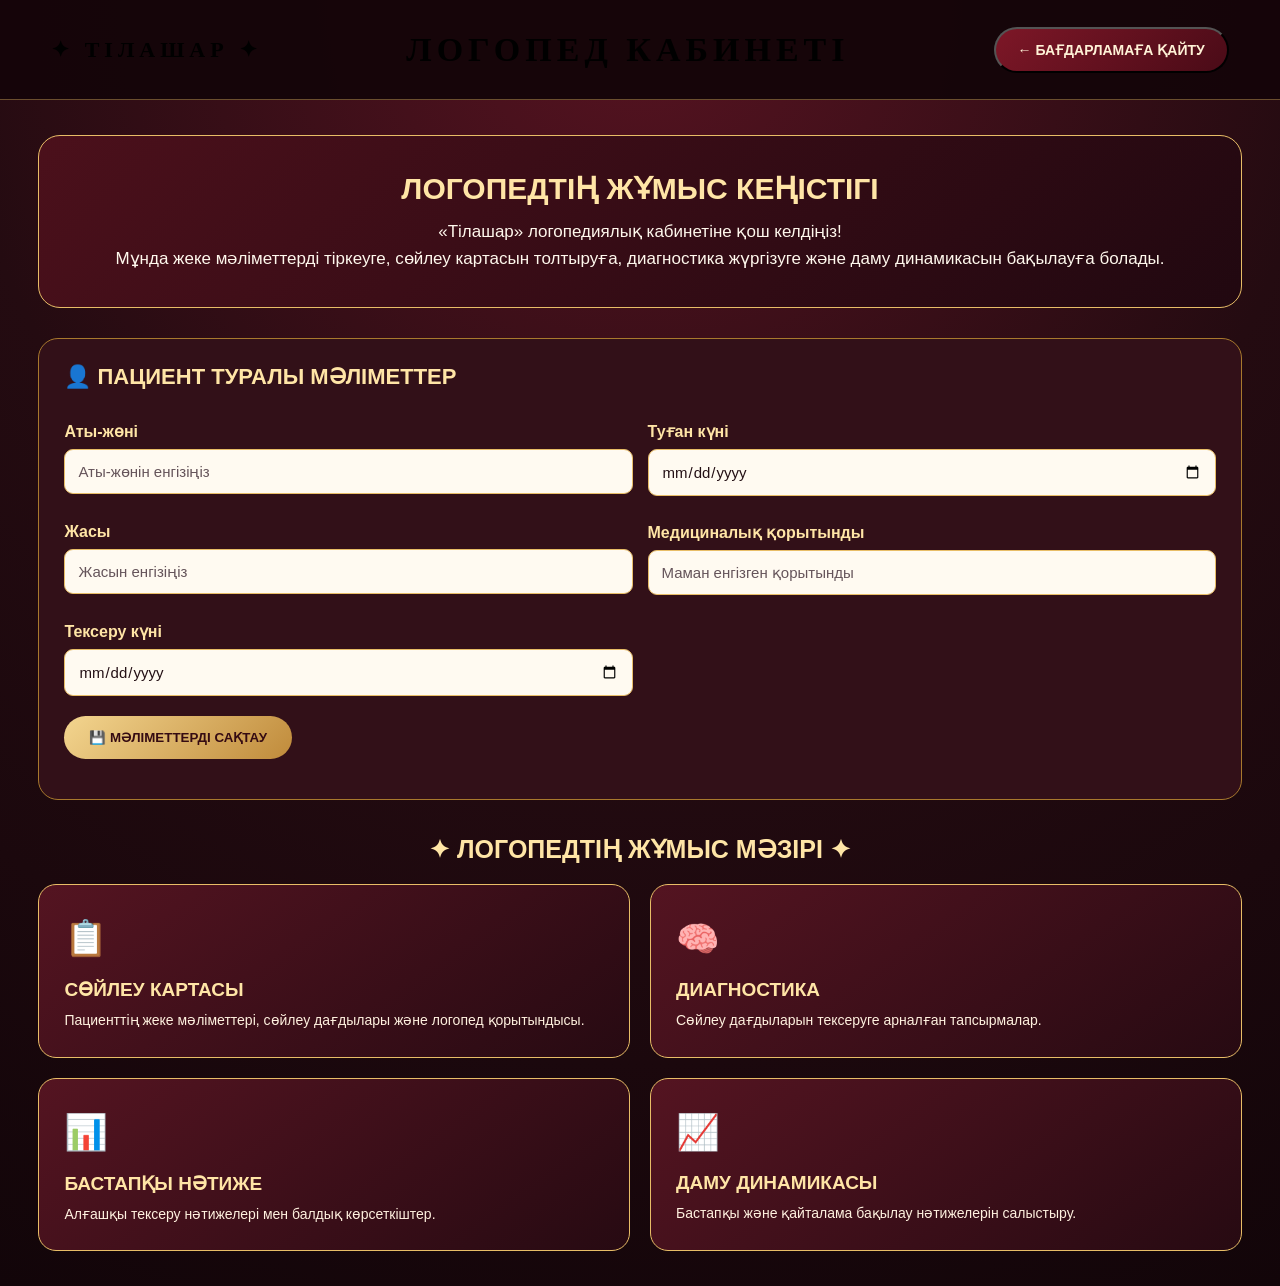
==== commit b031b990: "Refactor cabinet.html structure and styles" ====
--- a/cabinet.html
+++ b/cabinet.html
@@ -3,83 +3,249 @@
 <head>
     <meta charset="UTF-8">
     <meta name="viewport" content="width=device-width, initial-scale=1.0">
-    <title>ТІЛАШАР | Логопед кабинеті</title>
-    <link rel="stylesheet" href="style.css">
+<title>Логопед кабинеті | Тілашар</title>
+<link rel="stylesheet" href="style.css">
+<style>
+    .cabinet-page {
+        width: 94%;
+        max-width: 1250px;
+        margin: 35px auto;
+    }
+    .cabinet-welcome {
+        text-align: center;
+        padding: 35px 20px;
+        margin-bottom: 30px;
+        background: linear-gradient(135deg, #4b101b, #210810);
+        border: 1px solid #e8bd67;
+        border-radius: 22px;
+    }
+    .cabinet-welcome h2 {
+        color: #ffe5a6;
+        font-size: 30px;
+        margin-bottom: 12px;
+    }
+    .cabinet-welcome p {
+        color: #fff8ed;
+        font-size: 17px;
+    }
+    .patient-form {
+        padding: 25px;
+        margin-bottom: 30px;
+        background: #321018;
+        border: 1px solid #a8792d;
+        border-radius: 20px;
+    }
+    .patient-form h3 {
+        color: #ffe5a6;
+        font-size: 22px;
+        margin-bottom: 20px;
+    }
+    .form-grid {
+        display: grid;
+        grid-template-columns: repeat(2, 1fr);
+        gap: 15px;
+    }
+    .form-field label {
+        display: block;
+        color: #ffe5a6;
+        font-weight: bold;
+        margin-bottom: 8px;
+    }
+    .form-field input,
+    .form-field textarea {
+        width: 100%;
+        padding: 13px;
+        border-radius: 9px;
+        border: 1px solid #e8bd67;
+        background: #fffaf1;
+        color: #241015;
+        font-size: 15px;
+    }
+    .cabinet-save {
+        margin-top: 20px;
+        padding: 14px 25px;
+        border: none;
+        border-radius: 30px;
+        background: linear-gradient(135deg, #f3d58f, #c08b3b);
+        color: #350b12;
+        font-weight: 900;
+        cursor: pointer;
+    }
+    .cabinet-menu-title {
+        color: #ffe5a6;
+        font-size: 25px;
+        text-align: center;
+        margin: 35px 0 20px;
+    }
+    .cabinet-menu {
+        display: grid;
+        grid-template-columns: repeat(2, 1fr);
+        gap: 20px;
+    }
+    .cabinet-card {
+        min-height: 170px;
+        padding: 25px;
+        border: 1px solid #e8bd67;
+        border-radius: 18px;
+        background: linear-gradient(145deg, #541421, #270a12);
+        color: #fff8ed;
+        cursor: pointer;
+        text-align: left;
+        transition: 0.25s;
+    }
+    .cabinet-card:hover {
+        transform: translateY(-5px);
+        background: linear-gradient(145deg, #761d2d, #3c0b17);
+    }
+    .cabinet-card .icon {
+        font-size: 35px;
+        display: block;
+        margin-bottom: 12px;
+    }
+    .cabinet-card h3 {
+        color: #ffe5a6;
+        font-size: 19px;
+        margin-bottom: 8px;
+    }
+    .cabinet-card p {
+        color: #fff1df;
+        font-size: 14px;
+    }
+    #patientContent {
+        margin-top: 30px;
+    }
+    .patient-message {
+        margin-top: 15px;
+        color: #ffe5a6;
+        font-weight: bold;
+    }
+    @media(max-width:650px) {
+        .form-grid,
+        .cabinet-menu {
+            grid-template-columns: 1fr;
+        }
+        .cabinet-welcome h2 {
+            font-size: 23px;
+        }
+    }
+</style>
 </head>
-<body class="cabinet-page">
+<body>
+<!-- ЖОҒАРҒЫ БӨЛІК -->
 <header class="main-header">
-    <div class="logo" onclick="window.location.href='index.html'">
-        ТІЛАШАР
-    </div>
-    <div class="header-title">ЛОГОПЕД КАБИНЕТІ</div>
-    <button class="cabinet-button"
+<div class="brand">✦ ТІЛАШАР ✦</div>
+<h1>ЛОГОПЕД КАБИНЕТІ</h1>
+<button class="cabinet-button"
         onclick="window.location.href='index.html'">
-        ← БАСТЫ БЕТ
-    </button>
+    ← БАҒДАРЛАМАҒА ҚАЙТУ
+</button>
 </header>
-<main class="cabinet-container">
-    <section class="welcome-box">
-        <h1>🩺 ЛОГОПЕД КАБИНЕТІ</h1>
-        <p>Пациент туралы мәліметтерді енгізіп, диагностика нәтижелерін бақылаңыз.</p>
-    </section>
-    <!-- ПАЦИЕНТТІ ТІРКЕУ -->
-    <section class="patient-form">
-        <h2>👤 ПАЦИЕНТТІ ТІРКЕУ</h2>
-        <form id="patientForm">
-            <label for="fullName">Аты-жөні:</label>
-            <input type="text" id="fullName"
-                placeholder="Пациенттің аты-жөнін енгізіңіз" required>
-            <label for="birthDate">Туған күні:</label>
-            <input type="date" id="birthDate" required>
-            <label for="age">Жасы:</label>
-            <input type="number" id="age"
-                placeholder="Жасы" min="1" max="120" required>
-            <label for="diagnosis">Диагнозы:</label>
-            <input type="text" id="diagnosis"
-                placeholder="Диагнозды енгізіңіз">
-            <label for="testDate">Тексеру күні:</label>
-            <input type="date" id="testDate" required>
-            <button type="submit" class="enter-button">
-                💾 МӘЛІМЕТТЕРДІ САҚТАУ
-            </button>
-        </form>
-        <div id="patientMessage"></div>
-    </section>
-    <!-- ПАЦИЕНТ БӨЛІМДЕРІ -->
-    <section class="patient-sections">
-        <h2>📋 ПАЦИЕНТТІҢ ЖҰМЫС КАРТАСЫ</h2>
-        <div class="world-grid">
-            <button class="world-card"
-                onclick="showPatientSection('speechCard')">
-                <span>📄</span>
-                <h3>СӨЙЛЕУ КАРТАСЫ</h3>
-                <p>Пациенттің жеке сөйлеу картасы</p>
-            </button>
-            <button class="world-card"
-                onclick="showPatientSection('diagnostics')">
-                <span>🔎</span>
-                <h3>ДИАГНОСТИКА</h3>
-                <p>Сөйлеу дағдыларын тексеру тапсырмалары</p>
-            </button>
-            <button class="world-card"
-                onclick="showPatientSection('initialResult')">
-                <span>📊</span>
-                <h3>БАСТАПҚЫ НӘТИЖЕ</h3>
-                <p>Алғашқы тексеру көрсеткіштері</p>
-            </button>
-            <button class="world-card"
-                onclick="showPatientSection('dynamics')">
-                <span>📈</span>
-                <h3>ДИНАМИКА</h3>
-                <p>Бастапқы және қайталама нәтижелерді салыстыру</p>
-            </button>
+<main class="cabinet-page">
+<!-- ҚОШ КЕЛДІҢІЗ -->
+<section class="cabinet-welcome">
+    <h2>ЛОГОПЕДТІҢ ЖҰМЫС КЕҢІСТІГІ</h2>
+    <p>
+        «Тілашар» логопедиялық кабинетіне қош келдіңіз!
+    </p>
+    <p>
+        Мұнда жеке мәліметтерді тіркеуге,
+        сөйлеу картасын толтыруға,
+        диагностика жүргізуге және даму динамикасын бақылауға болады.
+    </p>
+</section>
+<!-- ПАЦИЕНТ МӘЛІМЕТТЕРІ -->
+<section class="patient-form">
+    <h3>👤 ПАЦИЕНТ ТУРАЛЫ МӘЛІМЕТТЕР</h3>
+    <form id="patientForm">
+        <div class="form-grid">
+            <div class="form-field">
+                <label for="fullName">Аты-жөні</label>
+                <input
+                    type="text"
+                    id="fullName"
+                    placeholder="Аты-жөнін енгізіңіз"
+                    required>
+            </div>
+            <div class="form-field">
+                <label for="birthDate">Туған күні</label>
+                <input
+                    type="date"
+                    id="birthDate">
+            </div>
+            <div class="form-field">
+                <label for="age">Жасы</label>
+                <input
+                    type="number"
+                    id="age"
+                    min="18"
+                    placeholder="Жасын енгізіңіз">
+            </div>
+            <div class="form-field">
+                <label for="diagnosis">Медициналық қорытынды</label>
+                <input
+                    type="text"
+                    id="diagnosis"
+                    placeholder="Маман енгізген қорытынды">
+            </div>
+            <div class="form-field">
+                <label for="testDate">Тексеру күні</label>
+                <input
+                    type="date"
+                    id="testDate">
+            </div>
         </div>
-    </section>
-    <!-- ТАҢДАЛҒАН БӨЛІМ -->
-    <section id="patientContent" class="game-section"
-        style="display:none;">
-    </section>
+        <button type="submit" class="cabinet-save">
+            💾 МӘЛІМЕТТЕРДІ САҚТАУ
+        </button>
+        <p id="patientMessage" class="patient-message"></p>
+    </form>
+</section>
+<!-- КАБИНЕТ МӘЗІРІ -->
+<h2 class="cabinet-menu-title">
+    ✦ ЛОГОПЕДТІҢ ЖҰМЫС МӘЗІРІ ✦
+</h2>
+<section class="cabinet-menu">
+    <button class="cabinet-card"
+            onclick="showPatientSection('speechCard')">
+        <span class="icon">📋</span>
+        <h3>СӨЙЛЕУ КАРТАСЫ</h3>
+        <p>
+            Пациенттің жеке мәліметтері,
+            сөйлеу дағдылары және логопед қорытындысы.
+        </p>
+    </button>
+    <button class="cabinet-card"
+            onclick="showPatientSection('diagnostics')">
+        <span class="icon">🧠</span>
+        <h3>ДИАГНОСТИКА</h3>
+        <p>
+            Сөйлеу дағдыларын тексеруге
+            арналған тапсырмалар.
+        </p>
+    </button>
+    <button class="cabinet-card"
+            onclick="showPatientSection('initialResult')">
+        <span class="icon">📊</span>
+        <h3>БАСТАПҚЫ НӘТИЖЕ</h3>
+        <p>
+            Алғашқы тексеру нәтижелері
+            мен балдық көрсеткіштер.
+        </p>
+    </button>
+    <button class="cabinet-card"
+            onclick="showPatientSection('dynamics')">
+        <span class="icon">📈</span>
+        <h3>ДАМУ ДИНАМИКАСЫ</h3>
+        <p>
+            Бастапқы және қайталама
+            бақылау нәтижелерін салыстыру.
+        </p>
+    </button>
+</section>
+<!-- ТАҢДАЛҒАН БӨЛІМ -->
+<div id="patientContent" style="display:none;"></div>
 </main>
+<!-- СКРИПТТЕР -->
 <script src="cabinet.js"></script>
 <script src="speech-card.js"></script>
 <script src="dynamics.js"></script>
--- a/style.css
+++ b/style.css
@@ -1,14 +1,15 @@
-@import url(‘https://fonts.googleapis.com/css2?family=Cinzel:wght@500;600;700;800&family=Nunito:wght@400;500;600;700;800&display=swap’);
+@import url(‘https://fonts.googleapis.com/css2?family=Cinzel:wght@500;600;700;800&family=Nunito:wght@400;500;600;700;800;900&display=swap’);
 
 :root {
-–dark: #280707;
-–red: #680f12;
-–red-light: #9e2929;
-–gold: #d6ad60;
-–gold-light: #f5dfa4;
-–cream: #fff8e9;
-–text: #4c1010;
-–white: #ffffff;
+–gold: #e8bd67;
+–gold-light: #ffe5a6;
+–gold-dark: #a8792d;
+–red: #650b17;
+–red-light: #941e2e;
+–dark: #19070b;
+–dark-card: #321018;
+–white: #fff8ed;
+–muted: #ead9c5;
 }
 
 * {
@@ -17,561 +18,339 @@
     box-sizing: border-box;
     }
 
+html {
+scroll-behavior: smooth;
+}
+
 body {
 min-height: 100vh;
 background:
-radial-gradient(circle at top, #781a1a, #250606 75%);
-color: var(–gold-light);
+radial-gradient(circle at top, #571321 0%, #240b11 48%, #120509 100%);
+color: var(–white);
 font-family: ‘Nunito’, sans-serif;
 }
 
-/* =================================
-БАСТЫ БЕТ
-================================= */
+/* БАСТЫ БЕТ */
 
 .home-panel {
 min-height: 100vh;
 display: flex;
-flex-direction: column;
 justify-content: center;
 align-items: center;
 text-align: center;
-padding: 30px 20px;
-position: relative;
-overflow: hidden;
-}
-
-.home-panel::before,
-.home-panel::after {
-content: “✦”;
-position: absolute;
-color: var(–gold);
-font-size: 100px;
-opacity: 0.15;
-}
-
-.home-panel::before {
-top: 10%;
-left: 10%;
-}
-
-.home-panel::after {
-bottom: 10%;
-right: 10%;
-}
-
-.home-label {
-color: var(–gold);
+padding: 25px;
+background:
+radial-gradient(circle at center, #761b2b 0%, #350d17 48%, #130509 100%);
+}
+
+.home-content {
+width: 100%;
+max-width: 750px;
+padding: 55px 30px;
+border: 1px solid var(–gold);
+border-radius: 30px;
+background: rgba(29, 6, 12, 0.75);
+box-shadow: 0 0 45px rgba(232, 189, 103, 0.15);
+}
+
+.home-logo,
+.brand {
+color: var(–gold-light);
+font-family: ‘Cinzel’, serif;
+font-size: 22px;
+font-weight: 800;
 letter-spacing: 5px;
-font-size: 13px;
-margin-bottom: 25px;
-}
-
-.home-panel h1 {
+}
+
+.home-content h1 {
+margin: 25px 0 15px;
+color: var(–gold-light);
 font-family: ‘Cinzel’, serif;
-font-size: clamp(55px, 12vw, 110px);
-letter-spacing: 12px;
-color: var(–gold-light);
-text-shadow: 0 5px 25px #000;
-}
-
-.home-line {
-width: 180px;
-height: 2px;
-background: linear-gradient(
-90deg,
-transparent,
-var(–gold),
-transparent
-);
-margin: 25px 0;
-}
-
-.home-panel h2 {
-font-family: ‘Cinzel’, serif;
-font-size: clamp(17px, 3vw, 25px);
-margin-bottom: 20px;
-}
-
-.home-panel p {
-max-width: 650px;
+font-size: clamp(55px, 10vw, 100px);
+font-weight: 800;
+letter-spacing: 8px;
+text-shadow: 0 0 25px rgba(232, 189, 103, 0.3);
+}
+
+.home-content p {
+color: var(–white);
+font-size: 19px;
 line-height: 1.8;
-color: #ead8b4;
-font-size: 16px;
-}
-
-.home-footer {
-margin-top: 70px;
-color: var(–gold);
-letter-spacing: 3px;
-font-size: 11px;
-}
-
-/* =================================
-НЕГІЗГІ БАТЫРМАЛАР
-================================= */
+margin-bottom: 35px;
+}
+
+/* БАТЫРМАЛАР */
 
 button {
 font-family: ‘Nunito’, sans-serif;
 cursor: pointer;
-transition: 0.3s ease;
-}
-
-.enter-button,
-.cabinet-button,
-.back-button {
-background: linear-gradient(
-135deg,
-#e6c477,
-#b78232
-);
-color: #390707;
-border: 1px solid #ffe5a6;
-border-radius: 12px;
-padding: 15px 28px;
-font-size: 14px;
+transition: 0.25s ease;
+}
+
+.start-button {
+min-width: 230px;
+padding: 17px 35px;
+border: 2px solid var(–gold-light);
+border-radius: 50px;
+background: linear-gradient(135deg, #f3d58f, #c08b3b);
+color: #350b12;
+font-size: 17px;
 font-weight: 900;
-letter-spacing: 1px;
-box-shadow: 0 6px 20px #0005;
-}
-
-.enter-button {
-margin-top: 35px;
-}
-
-.enter-button:hover,
-.cabinet-button:hover,
-.back-button:hover {
+letter-spacing: 2px;
+box-shadow: 0 7px 25px rgba(232, 189, 103, 0.25);
+}
+
+.start-button:hover {
 transform: translateY(-4px);
-box-shadow: 0 10px 25px #0007;
-}
-
-/* =================================
-ЖОҒАРҒЫ БӨЛІК
-================================= */
-
-.cabinet-header {
-min-height: 85px;
-padding: 15px 35px;
+background: var(–gold-light);
+box-shadow: 0 10px 30px rgba(232, 189, 103, 0.4);
+}
+
+/* ЖОҒАРҒЫ HEADER */
+
+.main-header {
+min-height: 100px;
 display: flex;
 align-items: center;
 justify-content: space-between;
-gap: 15px;
-flex-wrap: wrap;
-background: linear-gradient(
-90deg,
-#240505,
-#641010,
-#240505
-);
-border-bottom: 1px solid var(–gold);
-box-shadow: 0 5px 20px #0005;
-}
-
-.logo {
-color: var(–gold);
+gap: 20px;
+padding: 20px 4%;
+border-bottom: 1px solid rgba(232, 189, 103, 0.4);
+background: rgba(20, 5, 9, 0.96);
+}
+
+.main-header h1 {
+color: var(–gold-light);
 font-family: ‘Cinzel’, serif;
-font-size: 22px;
-font-weight: 800;
-cursor: pointer;
-}
-
-.header-title {
+font-size: 34px;
+letter-spacing: 5px;
+}
+
+.cabinet-button {
+padding: 13px 22px;
+border: 1px solid var(–gold);
+border-radius: 30px;
+background: linear-gradient(135deg, #7d1727, #4a0b17);
+color: #fff2d7;
+font-size: 14px;
+font-weight: 900;
+}
+
+.cabinet-button:hover {
+background: var(–gold);
+color: #310a10;
+}
+
+/* НЕГІЗГІ МӘЗІР */
+
+.program-container {
+width: 92%;
+max-width: 1300px;
+margin: 45px auto;
+}
+
+.program-heading {
+text-align: center;
+margin-bottom: 40px;
+}
+
+.program-heading h2 {
 color: var(–gold-light);
 font-family: ‘Cinzel’, serif;
-font-size: 25px;
-letter-spacing: 5px;
-}
-
-.cabinet-button {
-padding: 12px 18px;
-}
-
-/* =================================
-НЕГІЗГІ ОРНАЛАСУ
-================================= */
-
-.main-layout {
-display: grid;
-grid-template-columns: 260px 1fr;
-min-height: calc(100vh - 85px);
-}
-
-/* =================================
-СОЛ ЖАҚ МӘЗІР
-================================= */
-
-.sidebar {
-background: linear-gradient(
-180deg,
-#360808,
-#210505
-);
-border-right: 1px solid #bd9149;
-padding: 25px 15px;
-}
-
-.sidebar h3 {
-color: var(–gold);
-font-family: ‘Cinzel’, serif;
-font-size: 15px;
-text-align: center;
-letter-spacing: 2px;
-margin-bottom: 25px;
-}
-
-.menu-button {
-display: block;
-width: 100%;
-text-align: left;
-margin-bottom: 10px;
-padding: 14px;
-color: #f5dfb2;
-background: #ffffff08;
-border: 1px solid #d6ad6030;
-border-radius: 11px;
-font-size: 14px;
-font-weight: 700;
-}
-
-.menu-button:hover,
-.menu-button.active {
-background: linear-gradient(
-90deg,
-#8c2525,
-#551010
-);
-border-color: var(–gold);
-color: var(–gold-light);
-transform: translateX(4px);
-}
-
-/* =================================
-ОҢ ЖАҚ НЕГІЗГІ БӨЛІМ
-================================= */
-
-.workspace {
-padding: 35px;
-min-width: 0;
-}
-
-.welcome-card {
-text-align: center;
-padding: 35px 20px;
-}
-
-.welcome-icon {
-font-size: 55px;
-color: var(–gold);
-}
-
-.welcome-card h1 {
-font-family: ‘Cinzel’, serif;
-font-size: clamp(25px, 4vw, 38px);
-color: var(–gold-light);
-margin: 15px 0;
-}
-
-.welcome-card > p {
-color: #e7d2ae;
-line-height: 1.8;
-max-width: 650px;
-margin: 0 auto 35px;
-}
-
-/* =================================
-ОЙЫН КАРТОЧКАЛАРЫ
-================================= */
+font-size: clamp(24px, 4vw, 36px);
+margin-bottom: 12px;
+}
+
+.program-heading p {
+color: var(–white);
+font-size: 18px;
+}
+
+/* БӨЛІМ КАРТОЧКАЛАРЫ */
 
 .world-grid {
 display: grid;
-grid-template-columns: repeat(2, minmax(0, 1fr));
+grid-template-columns: repeat(4, 1fr);
 gap: 22px;
-max-width: 1000px;
-margin: auto;
 }
 
 .world-card {
-padding: 27px 18px;
-background: linear-gradient(
-145deg,
-#fff8e9,
-#ead4a6
-);
-border: 1px solid var(–gold);
-border-radius: 20px;
-color: var(–text);
-cursor: pointer;
-box-shadow: 0 8px 20px #0003;
-transition: 0.3s;
+min-height: 230px;
+padding: 25px 18px;
+border: 1px solid rgba(232, 189, 103, 0.65);
+border-radius: 22px;
+background: linear-gradient(145deg, #49121e, #260a12);
+color: var(–white);
+text-align: center;
+box-shadow: 0 8px 25px rgba(0, 0, 0, 0.25);
 }
 
 .world-card:hover {
 transform: translateY(-7px);
-box-shadow: 0 15px 30px #0005;
-}
-
-.world-icon {
-font-size: 42px;
+border-color: var(–gold-light);
+background: linear-gradient(145deg, #751d2d, #3c0b17);
+box-shadow: 0 10px 30px rgba(232, 189, 103, 0.18);
+}
+
+.world-card span {
+display: block;
+font-size: 43px;
+margin-bottom: 14px;
+}
+
+.world-card h3 {
+color: var(–gold-light);
+font-size: 17px;
+font-weight: 900;
+margin-bottom: 10px;
+}
+
+.world-card p {
+color: #fff1df;
+font-size: 14px;
+line-height: 1.5;
 margin-bottom: 15px;
 }
 
-.world-card h3 {
-font-size: 17px;
-margin-bottom: 8px;
-}
-
-.world-card p {
-font-size: 13px;
-color: #805050;
-}
-
-/* =================================
-БӨЛІМ ІШІНДЕГІ КАРТОЧКАЛАР
-================================= */
-
-.game-section {
-background: linear-gradient(
-145deg,
-#fff8e9,
-#f0dfbb
-);
-color: var(–text);
-border: 1px solid var(–gold);
-border-radius: 22px;
-padding: 30px;
-box-shadow: 0 10px 30px #0004;
-}
-
-.game-section h1 {
-font-family: ‘Cinzel’, serif;
-text-align: center;
-margin: 15px 0;
-}
-
-.game-icon {
-text-align: center;
-font-size: 55px;
-}
-
-.game-line {
-height: 2px;
-max-width: 180px;
-margin: 20px auto;
+.world-card b {
+color: var(–gold-light);
+font-size: 14px;
+letter-spacing: 1px;
+}
+
+/* КЕРІ ҚАЙТУ */
+
+.back-button {
+display: block;
+margin: 30px auto;
+padding: 13px 25px;
+border: 1px solid var(–gold);
+border-radius: 30px;
+background: #4a101c;
+color: var(–gold-light);
+font-size: 15px;
+font-weight: 900;
+}
+
+.back-button:hover {
 background: var(–gold);
-}
-
-.game-section > p {
-text-align: center;
-line-height: 1.7;
-margin-bottom: 25px;
-}
-
-.exercise-list {
-display: grid;
-gap: 13px;
-}
-
-.game-card {
-display: flex;
-align-items: center;
-gap: 15px;
-padding: 17px;
-background: #ffffff;
-border: 1px solid #dfc58f;
-border-radius: 13px;
-}
-
-.game-number {
-width: 38px;
-height: 38px;
-flex-shrink: 0;
-display: grid;
-place-items: center;
-background: var(–red);
-color: var(–gold-light);
-border-radius: 50%;
-font-weight: 900;
-}
-
-.game-card h3 {
-font-size: 15px;
-}
-
-.game-card p {
-font-size: 12px;
-margin-top: 5px;
-}
-
-.coming-soon {
-margin-left: auto;
-font-size: 10px;
-font-weight: 900;
-color: #98712d;
-white-space: nowrap;
-}
-
-.back-button {
-margin-top: 25px;
-}
-
-/* =================================
-ЛОГОПЕД КАБИНЕТІНЕ ОРТАҚ СТИЛЬ
-================================= */
-
-#patientContent,
-.task-area,
-.diagnostic-result {
-background: var(–cream);
-color: var(–text);
-border: 1px solid var(–gold);
-border-radius: 18px;
-padding: 25px;
-margin-top: 20px;
-}
-
-.result-item {
-background: #fff;
-border: 1px solid #dfc58f;
-padding: 18px;
-border-radius: 13px;
-margin: 15px 0;
-}
-
-.result-item h3 {
-margin-bottom: 10px;
-}
-
-/* =================================
-КЕСТЕЛЕР
-================================= */
-
-table {
+color: #300910;
+}
+
+/* ЛОГОПЕД КАБИНЕТІ ЖӘНЕ ФОРМАЛАР */
+
+input,
+select,
+textarea {
 width: 100%;
-border-collapse: collapse;
-}
-
-th,
-td {
-padding: 12px;
-border: 1px solid #d9bd83;
-}
-
-th {
-background: #6b1515;
-color: var(–gold-light);
-}
-
-td {
-background: #fff;
-}
-
-/* =================================
-ФОРМАЛАР
-================================= */
-
-input,
-textarea,
-select {
-width: 100%;
-padding: 13px;
-border: 1px solid #c99b55;
-border-radius: 9px;
-font-family: inherit;
-font-size: 15px;
-margin: 7px 0 15px;
+padding: 13px 15px;
+border: 1px solid var(–gold);
+border-radius: 10px;
+background: #fff9ef;
+color: #241015;
+font-family: ‘Nunito’, sans-serif;
+font-size: 16px;
+}
+
+input::placeholder,
+textarea::placeholder {
+color: #65545a;
 }
 
 label {
 display: block;
+margin: 12px 0 6px;
+color: var(–gold-light);
 font-weight: 800;
-margin-top: 12px;
-}
-
-textarea {
-min-height: 100px;
-resize: vertical;
-}
-
-/* =================================
-АНИМАЦИЯ
-================================= */
-
-@keyframes fadeIn {
-from {
-opacity: 0;
-transform: translateY(15px);
-}
-
-to {
-    opacity: 1;
-    transform: translateY(0);
-}
-
-}
-
-.game-section,
-.world-card,
-.welcome-card {
-animation: fadeIn 0.5s ease;
-}
-
-/* =================================
-ТЕЛЕФОНҒА БЕЙІМДЕУ
-================================= */
-
-@media (max-width: 850px) {
-
-.main-layout {
-    grid-template-columns: 1fr;
-}
-.sidebar {
-    border-right: none;
-    border-bottom: 1px solid var(--gold);
-}
-.sidebar h3 {
-    margin-bottom: 15px;
-}
-.menu-button {
-    display: inline-block;
-    width: auto;
-    margin: 4px;
-}
-.workspace {
-    padding: 18px;
-}
-.cabinet-header {
+}
+
+h2, h3, h4 {
+color: var(–gold-light);
+}
+
+p, li, span {
+line-height: 1.6;
+}
+
+/* ДИАГНОСТИКА */
+
+.diagnostic-card {
+color: var(–white);
+}
+
+.diagnostic-card h3 {
+color: var(–gold-light);
+}
+
+#section-content {
+color: var(–white);
+}
+
+#section-content h2,
+#section-content h3 {
+color: var(–gold-light);
+}
+
+#section-content p {
+color: var(–white);
+}
+
+/* НӘТИЖЕЛЕР */
+
+.result-card {
+padding: 20px;
+margin: 15px 0;
+border: 1px solid var(–gold);
+border-radius: 15px;
+background: var(–dark-card);
+color: var(–white);
+}
+
+/* МОБИЛЬДІ НҰСҚА */
+
+@media (max-width: 900px) {
+.world-grid {
+grid-template-columns: repeat(2, 1fr);
+}
+
+.main-header {
+    flex-wrap: wrap;
     justify-content: center;
     text-align: center;
 }
+.main-header h1 {
+    order: -1;
+    width: 100%;
+}
 
 }
 
 @media (max-width: 550px) {
-
 .world-grid {
-    grid-template-columns: 1fr;
-}
-.home-panel h1 {
-    letter-spacing: 5px;
-}
-.home-label {
-    letter-spacing: 2px;
-}
-.game-section {
-    padding: 18px;
-}
-.game-card {
-    flex-wrap: wrap;
-}
-.coming-soon {
-    margin-left: 53px;
-}
-.header-title {
-    font-size: 20px;
+grid-template-columns: 1fr;
+}
+
+.home-content {
+    padding: 40px 18px;
+}
+.home-content h1 {
+    letter-spacing: 4px;
+}
+.home-content p {
+    font-size: 16px;
+}
+.brand {
+    font-size: 17px;
+}
+.main-header h1 {
+    font-size: 27px;
 }
 .cabinet-button {
-    font-size: 11px;
-}
-
-}
+    font-size: 12px;
+}
+.program-container {
+    width: 94%;
+    margin: 25px auto;
+}
+
+}
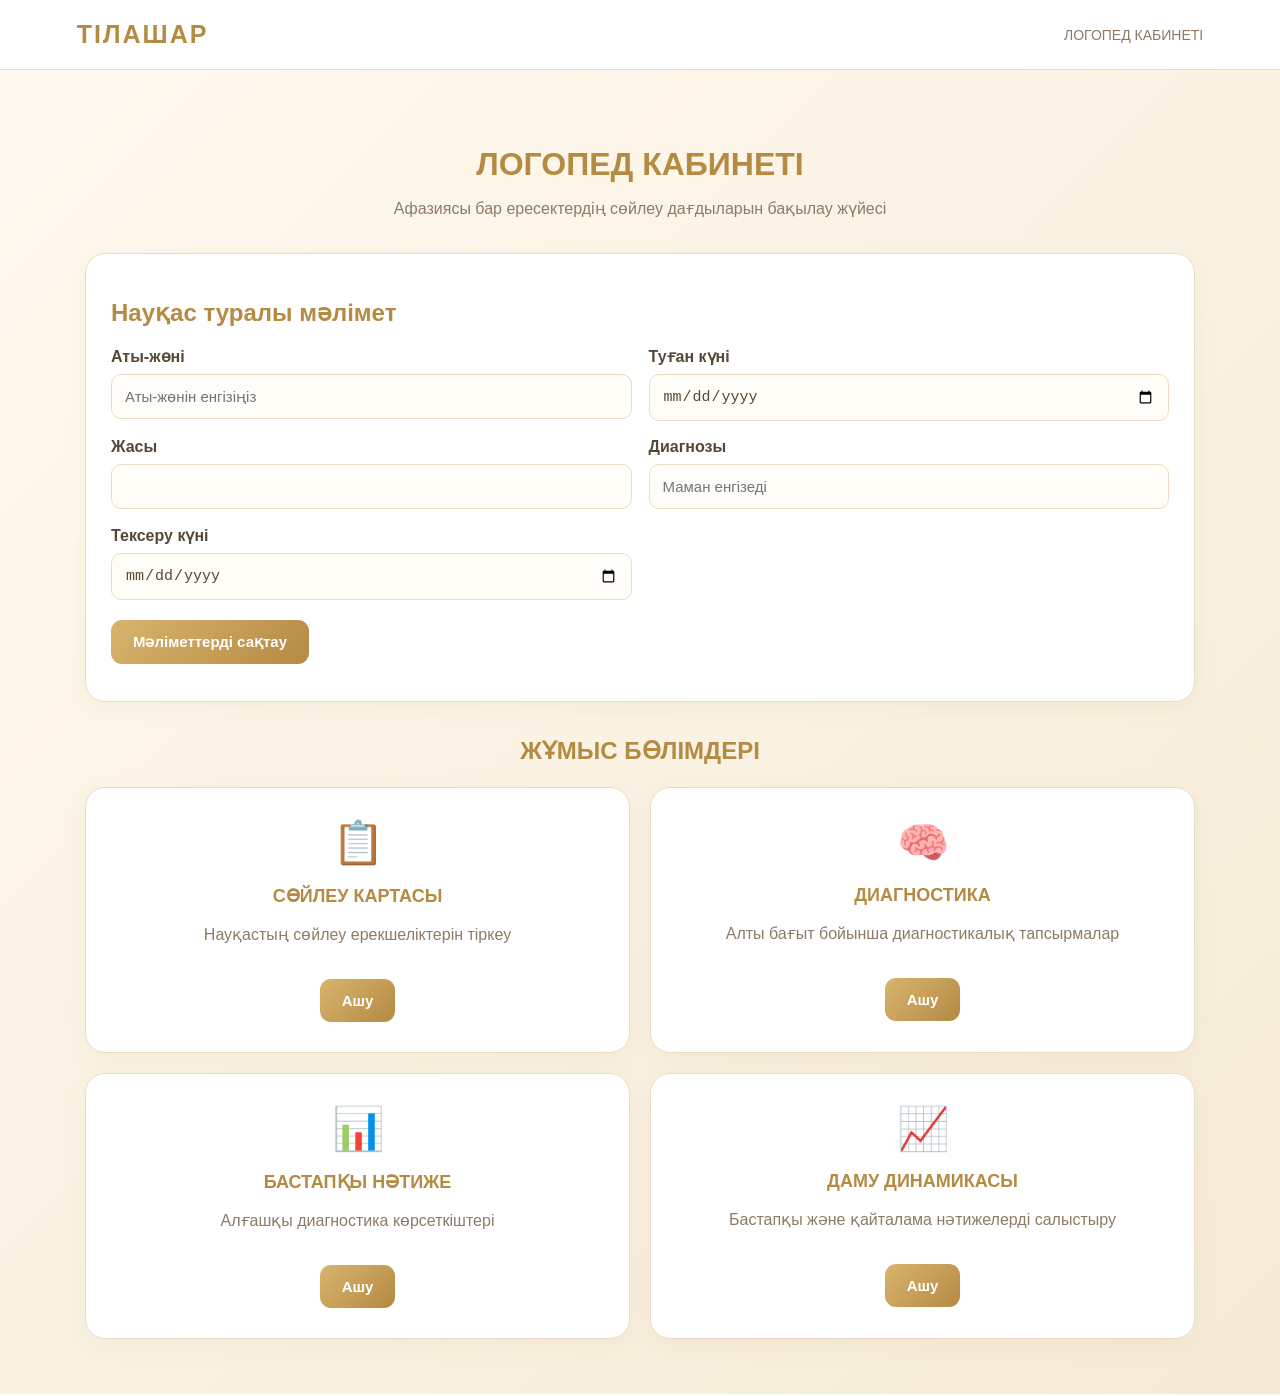
==== commit 2208680e: "Update cabinet.html" ====
--- a/cabinet.html
+++ b/cabinet.html
@@ -1,251 +1,252 @@
 <!DOCTYPE html>
 <html lang="kk">
 <head>
-    <meta charset="UTF-8">
-    <meta name="viewport" content="width=device-width, initial-scale=1.0">
-<title>Логопед кабинеті | Тілашар</title>
-<link rel="stylesheet" href="style.css">
+<meta charset="UTF-8">
+<meta name="viewport" content="width=device-width, initial-scale=1.0">
+<title>ТІЛАШАР — Логопед кабинеті</title>
 <style>
-    .cabinet-page {
-        width: 94%;
-        max-width: 1250px;
-        margin: 35px auto;
+:root {
+    --gold: #b58a43;
+    --gold-light: #e6c98e;
+    --cream: #fffaf0;
+    --white: #ffffff;
+    --text: #574735;
+    --muted: #8d7b65;
+    --border: #eadcc3;
+}
+* {
+    box-sizing: border-box;
+}
+body {
+    margin: 0;
+    font-family: Arial, sans-serif;
+    background: linear-gradient(135deg, #fffaf0, #f5ead6);
+    color: var(--text);
+}
+header {
+    background: #ffffff;
+    border-bottom: 1px solid var(--border);
+    padding: 20px 6%;
+    display: flex;
+    justify-content: space-between;
+    align-items: center;
+    flex-wrap: wrap;
+    gap: 12px;
+}
+.logo {
+    color: var(--gold);
+    font-size: 25px;
+    font-weight: bold;
+    letter-spacing: 2px;
+}
+.header-title {
+    font-size: 14px;
+    color: var(--muted);
+}
+.container {
+    max-width: 1150px;
+    margin: 35px auto;
+    padding: 20px;
+}
+.page-title {
+    text-align: center;
+    color: var(--gold);
+    font-size: 32px;
+    margin-bottom: 8px;
+}
+.subtitle {
+    text-align: center;
+    color: var(--muted);
+    margin-bottom: 35px;
+}
+.patient-box {
+    background: white;
+    padding: 25px;
+    border-radius: 20px;
+    border: 1px solid var(--border);
+    box-shadow: 0 5px 20px #a98b4b12;
+    margin-bottom: 35px;
+}
+.patient-box h2 {
+    color: var(--gold);
+}
+.patient-form {
+    display: grid;
+    grid-template-columns: repeat(2, 1fr);
+    gap: 17px;
+}
+.form-group label {
+    display: block;
+    margin-bottom: 8px;
+    color: var(--text);
+    font-weight: bold;
+}
+.form-group input,
+.form-group textarea {
+    width: 100%;
+    padding: 13px;
+    border: 1px solid var(--border);
+    border-radius: 10px;
+    background: #fffdf8;
+    color: var(--text);
+    font-size: 15px;
+}
+.save-button,
+.cabinet-card button,
+.back-button {
+    background: linear-gradient(135deg, #d8b46d, #b58a43);
+    color: white;
+    border: none;
+    padding: 13px 22px;
+    border-radius: 11px;
+    cursor: pointer;
+    font-weight: bold;
+    font-size: 15px;
+}
+.save-button {
+    margin-top: 20px;
+}
+.message {
+    color: #54834e;
+    margin-top: 12px;
+}
+.menu-title {
+    text-align: center;
+    color: var(--gold);
+    margin-bottom: 22px;
+}
+.cabinet-menu {
+    display: grid;
+    grid-template-columns: repeat(2, 1fr);
+    gap: 20px;
+}
+.cabinet-card {
+    background: white;
+    border: 1px solid var(--border);
+    border-radius: 20px;
+    padding: 30px 20px;
+    text-align: center;
+    box-shadow: 0 7px 25px #a98b4b12;
+    transition: 0.25s;
+}
+.cabinet-card:hover {
+    transform: translateY(-5px);
+    box-shadow: 0 10px 25px #a98b4b25;
+}
+.cabinet-card .icon {
+    font-size: 42px;
+    margin-bottom: 12px;
+}
+.cabinet-card h3 {
+    color: var(--gold);
+    font-size: 18px;
+}
+.cabinet-card p {
+    color: var(--muted);
+    min-height: 38px;
+}
+#patientContent {
+    display: none;
+    background: white;
+    border: 1px solid var(--border);
+    border-radius: 20px;
+    padding: 25px;
+    margin-top: 25px;
+    box-shadow: 0 5px 20px #a98b4b12;
+}
+.back-button {
+    margin-bottom: 20px;
+}
+@media(max-width:650px) {
+    .cabinet-menu,
+    .patient-form {
+        grid-template-columns: 1fr;
     }
-    .cabinet-welcome {
-        text-align: center;
-        padding: 35px 20px;
-        margin-bottom: 30px;
-        background: linear-gradient(135deg, #4b101b, #210810);
-        border: 1px solid #e8bd67;
-        border-radius: 22px;
+    .page-title {
+        font-size: 25px;
     }
-    .cabinet-welcome h2 {
-        color: #ffe5a6;
-        font-size: 30px;
-        margin-bottom: 12px;
+    .container {
+        padding: 12px;
     }
-    .cabinet-welcome p {
-        color: #fff8ed;
-        font-size: 17px;
-    }
-    .patient-form {
-        padding: 25px;
-        margin-bottom: 30px;
-        background: #321018;
-        border: 1px solid #a8792d;
-        border-radius: 20px;
-    }
-    .patient-form h3 {
-        color: #ffe5a6;
-        font-size: 22px;
-        margin-bottom: 20px;
-    }
-    .form-grid {
-        display: grid;
-        grid-template-columns: repeat(2, 1fr);
-        gap: 15px;
-    }
-    .form-field label {
-        display: block;
-        color: #ffe5a6;
-        font-weight: bold;
-        margin-bottom: 8px;
-    }
-    .form-field input,
-    .form-field textarea {
-        width: 100%;
-        padding: 13px;
-        border-radius: 9px;
-        border: 1px solid #e8bd67;
-        background: #fffaf1;
-        color: #241015;
-        font-size: 15px;
-    }
-    .cabinet-save {
-        margin-top: 20px;
-        padding: 14px 25px;
-        border: none;
-        border-radius: 30px;
-        background: linear-gradient(135deg, #f3d58f, #c08b3b);
-        color: #350b12;
-        font-weight: 900;
-        cursor: pointer;
-    }
-    .cabinet-menu-title {
-        color: #ffe5a6;
-        font-size: 25px;
-        text-align: center;
-        margin: 35px 0 20px;
-    }
-    .cabinet-menu {
-        display: grid;
-        grid-template-columns: repeat(2, 1fr);
-        gap: 20px;
-    }
-    .cabinet-card {
-        min-height: 170px;
-        padding: 25px;
-        border: 1px solid #e8bd67;
-        border-radius: 18px;
-        background: linear-gradient(145deg, #541421, #270a12);
-        color: #fff8ed;
-        cursor: pointer;
-        text-align: left;
-        transition: 0.25s;
-    }
-    .cabinet-card:hover {
-        transform: translateY(-5px);
-        background: linear-gradient(145deg, #761d2d, #3c0b17);
-    }
-    .cabinet-card .icon {
-        font-size: 35px;
-        display: block;
-        margin-bottom: 12px;
-    }
-    .cabinet-card h3 {
-        color: #ffe5a6;
-        font-size: 19px;
-        margin-bottom: 8px;
-    }
-    .cabinet-card p {
-        color: #fff1df;
-        font-size: 14px;
-    }
-    #patientContent {
-        margin-top: 30px;
-    }
-    .patient-message {
-        margin-top: 15px;
-        color: #ffe5a6;
-        font-weight: bold;
-    }
-    @media(max-width:650px) {
-        .form-grid,
-        .cabinet-menu {
-            grid-template-columns: 1fr;
-        }
-        .cabinet-welcome h2 {
-            font-size: 23px;
-        }
-    }
+}
 </style>
 </head>
 <body>
-<!-- ЖОҒАРҒЫ БӨЛІК -->
-<header class="main-header">
-<div class="brand">✦ ТІЛАШАР ✦</div>
-<h1>ЛОГОПЕД КАБИНЕТІ</h1>
-<button class="cabinet-button"
-        onclick="window.location.href='index.html'">
-    ← БАҒДАРЛАМАҒА ҚАЙТУ
-</button>
+<header>
+    <div class="logo">ТІЛАШАР</div>
+    <div class="header-title">ЛОГОПЕД КАБИНЕТІ</div>
 </header>
-<main class="cabinet-page">
-<!-- ҚОШ КЕЛДІҢІЗ -->
-<section class="cabinet-welcome">
-    <h2>ЛОГОПЕДТІҢ ЖҰМЫС КЕҢІСТІГІ</h2>
-    <p>
-        «Тілашар» логопедиялық кабинетіне қош келдіңіз!
-    </p>
-    <p>
-        Мұнда жеке мәліметтерді тіркеуге,
-        сөйлеу картасын толтыруға,
-        диагностика жүргізуге және даму динамикасын бақылауға болады.
-    </p>
+<main class="container">
+<h1 class="page-title">ЛОГОПЕД КАБИНЕТІ</h1>
+<p class="subtitle">Афазиясы бар ересектердің сөйлеу дағдыларын бақылау жүйесі</p>
+<section class="patient-box">
+    <h2>Науқас туралы мәлімет</h2>
+<form id="patientForm">
+    <div class="patient-form">
+        <div class="form-group">
+            <label>Аты-жөні</label>
+            <input id="fullName" type="text" placeholder="Аты-жөнін енгізіңіз">
+        </div>
+        <div class="form-group">
+            <label>Туған күні</label>
+            <input id="birthDate" type="date">
+        </div>
+        <div class="form-group">
+            <label>Жасы</label>
+            <input id="age" type="number" readonly>
+        </div>
+        <div class="form-group">
+            <label>Диагнозы</label>
+            <input id="diagnosis" type="text" placeholder="Маман енгізеді">
+        </div>
+        <div class="form-group">
+            <label>Тексеру күні</label>
+            <input id="testDate" type="date">
+        </div>
+    </div>
+    <button class="save-button" type="submit">
+        Мәліметтерді сақтау
+    </button>
+    <div id="patientMessage" class="message"></div>
+</form>
 </section>
-<!-- ПАЦИЕНТ МӘЛІМЕТТЕРІ -->
-<section class="patient-form">
-    <h3>👤 ПАЦИЕНТ ТУРАЛЫ МӘЛІМЕТТЕР</h3>
-    <form id="patientForm">
-        <div class="form-grid">
-            <div class="form-field">
-                <label for="fullName">Аты-жөні</label>
-                <input
-                    type="text"
-                    id="fullName"
-                    placeholder="Аты-жөнін енгізіңіз"
-                    required>
-            </div>
-            <div class="form-field">
-                <label for="birthDate">Туған күні</label>
-                <input
-                    type="date"
-                    id="birthDate">
-            </div>
-            <div class="form-field">
-                <label for="age">Жасы</label>
-                <input
-                    type="number"
-                    id="age"
-                    min="18"
-                    placeholder="Жасын енгізіңіз">
-            </div>
-            <div class="form-field">
-                <label for="diagnosis">Медициналық қорытынды</label>
-                <input
-                    type="text"
-                    id="diagnosis"
-                    placeholder="Маман енгізген қорытынды">
-            </div>
-            <div class="form-field">
-                <label for="testDate">Тексеру күні</label>
-                <input
-                    type="date"
-                    id="testDate">
-            </div>
-        </div>
-        <button type="submit" class="cabinet-save">
-            💾 МӘЛІМЕТТЕРДІ САҚТАУ
-        </button>
-        <p id="patientMessage" class="patient-message"></p>
-    </form>
+<h2 class="menu-title">ЖҰМЫС БӨЛІМДЕРІ</h2>
+<section class="cabinet-menu" id="cabinetMenu">
+<div class="cabinet-card">
+    <div class="icon">📋</div>
+    <h3>СӨЙЛЕУ КАРТАСЫ</h3>
+    <p>Науқастың сөйлеу ерекшеліктерін тіркеу</p>
+    <button type="button" onclick="showPatientSection('speechCard')">
+        Ашу
+    </button>
+</div>
+<div class="cabinet-card">
+    <div class="icon">🧠</div>
+    <h3>ДИАГНОСТИКА</h3>
+    <p>Алты бағыт бойынша диагностикалық тапсырмалар</p>
+    <button type="button" onclick="showPatientSection('diagnostics')">
+        Ашу
+    </button>
+</div>
+<div class="cabinet-card">
+    <div class="icon">📊</div>
+    <h3>БАСТАПҚЫ НӘТИЖЕ</h3>
+    <p>Алғашқы диагностика көрсеткіштері</p>
+    <button type="button" onclick="showPatientSection('initialResult')">
+        Ашу
+    </button>
+</div>
+<div class="cabinet-card">
+    <div class="icon">📈</div>
+    <h3>ДАМУ ДИНАМИКАСЫ</h3>
+    <p>Бастапқы және қайталама нәтижелерді салыстыру</p>
+    <button type="button" onclick="showPatientSection('dynamics')">
+        Ашу
+    </button>
+</div>
 </section>
-<!-- КАБИНЕТ МӘЗІРІ -->
-<h2 class="cabinet-menu-title">
-    ✦ ЛОГОПЕДТІҢ ЖҰМЫС МӘЗІРІ ✦
-</h2>
-<section class="cabinet-menu">
-    <button class="cabinet-card"
-            onclick="showPatientSection('speechCard')">
-        <span class="icon">📋</span>
-        <h3>СӨЙЛЕУ КАРТАСЫ</h3>
-        <p>
-            Пациенттің жеке мәліметтері,
-            сөйлеу дағдылары және логопед қорытындысы.
-        </p>
-    </button>
-    <button class="cabinet-card"
-            onclick="showPatientSection('diagnostics')">
-        <span class="icon">🧠</span>
-        <h3>ДИАГНОСТИКА</h3>
-        <p>
-            Сөйлеу дағдыларын тексеруге
-            арналған тапсырмалар.
-        </p>
-    </button>
-    <button class="cabinet-card"
-            onclick="showPatientSection('initialResult')">
-        <span class="icon">📊</span>
-        <h3>БАСТАПҚЫ НӘТИЖЕ</h3>
-        <p>
-            Алғашқы тексеру нәтижелері
-            мен балдық көрсеткіштер.
-        </p>
-    </button>
-    <button class="cabinet-card"
-            onclick="showPatientSection('dynamics')">
-        <span class="icon">📈</span>
-        <h3>ДАМУ ДИНАМИКАСЫ</h3>
-        <p>
-            Бастапқы және қайталама
-            бақылау нәтижелерін салыстыру.
-        </p>
-    </button>
-</section>
-<!-- ТАҢДАЛҒАН БӨЛІМ -->
-<div id="patientContent" style="display:none;"></div>
+<section id="patientContent"></section>
 </main>
-<!-- СКРИПТТЕР -->
 <script src="cabinet.js"></script>
 <script src="speech-card.js"></script>
 <script src="dynamics.js"></script>
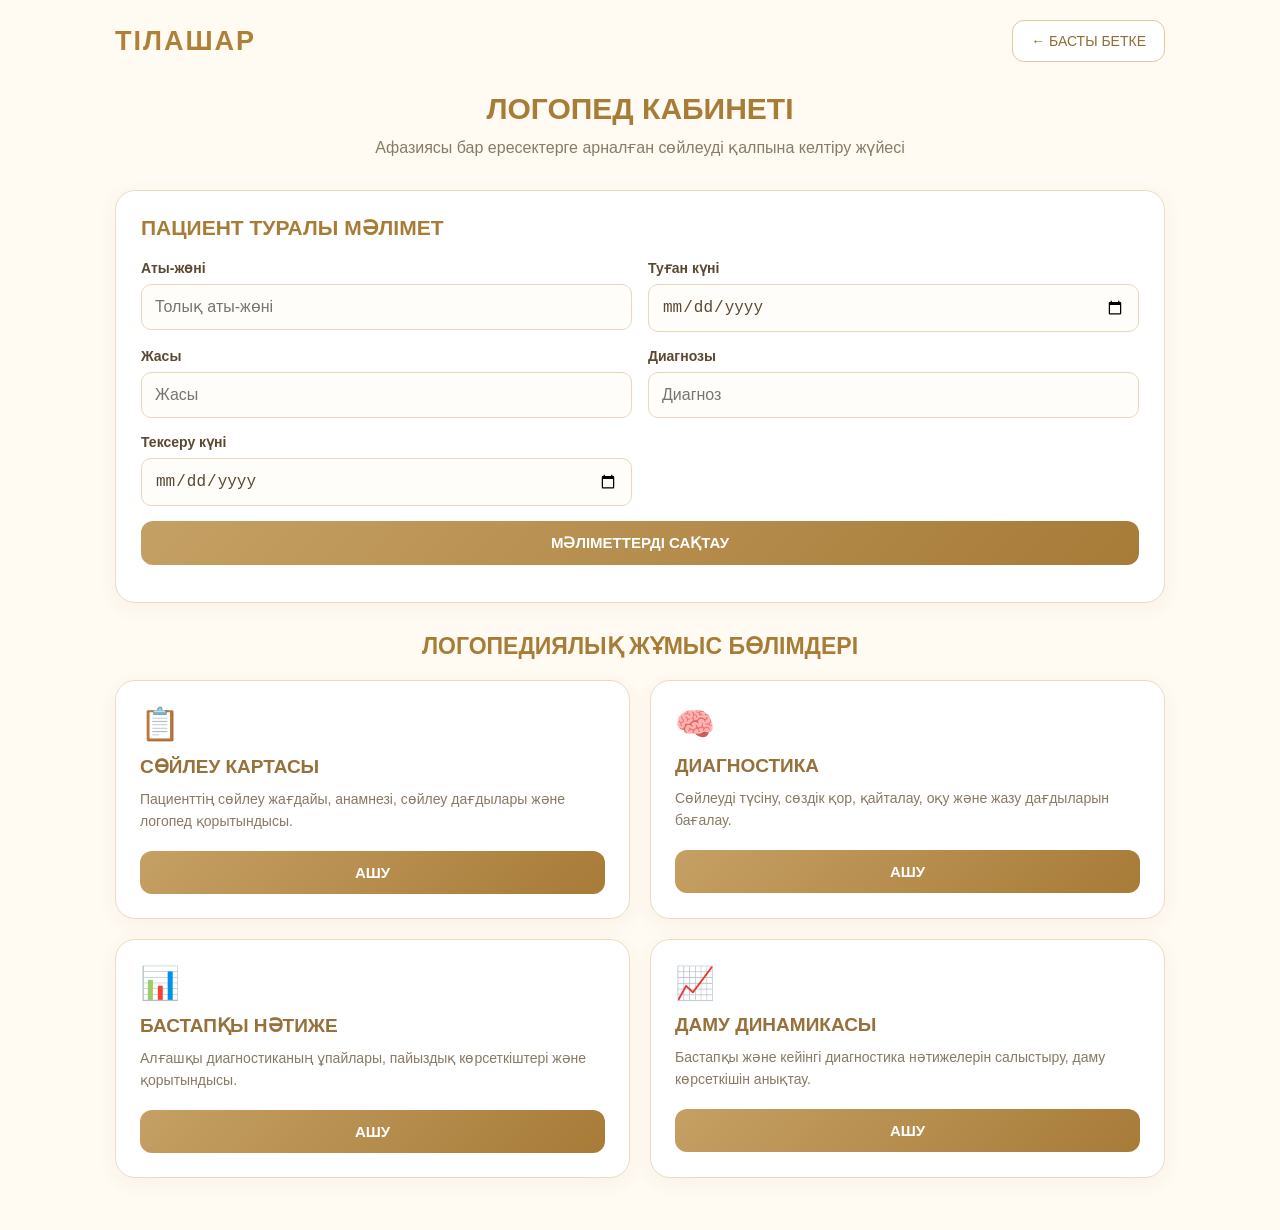
==== commit 2001b827: "Update cabinet.html" ====
--- a/cabinet.html
+++ b/cabinet.html
@@ -1,254 +1,283 @@
 <!DOCTYPE html>
 <html lang="kk">
 <head>
-<meta charset="UTF-8">
-<meta name="viewport" content="width=device-width, initial-scale=1.0">
-<title>ТІЛАШАР — Логопед кабинеті</title>
-<style>
-:root {
-    --gold: #b58a43;
-    --gold-light: #e6c98e;
-    --cream: #fffaf0;
-    --white: #ffffff;
-    --text: #574735;
-    --muted: #8d7b65;
-    --border: #eadcc3;
-}
-* {
-    box-sizing: border-box;
-}
-body {
-    margin: 0;
-    font-family: Arial, sans-serif;
-    background: linear-gradient(135deg, #fffaf0, #f5ead6);
-    color: var(--text);
-}
-header {
-    background: #ffffff;
-    border-bottom: 1px solid var(--border);
-    padding: 20px 6%;
-    display: flex;
-    justify-content: space-between;
-    align-items: center;
-    flex-wrap: wrap;
-    gap: 12px;
-}
-.logo {
-    color: var(--gold);
-    font-size: 25px;
-    font-weight: bold;
-    letter-spacing: 2px;
-}
-.header-title {
-    font-size: 14px;
-    color: var(--muted);
-}
-.container {
-    max-width: 1150px;
-    margin: 35px auto;
-    padding: 20px;
-}
-.page-title {
-    text-align: center;
-    color: var(--gold);
-    font-size: 32px;
-    margin-bottom: 8px;
-}
-.subtitle {
-    text-align: center;
-    color: var(--muted);
-    margin-bottom: 35px;
-}
-.patient-box {
-    background: white;
-    padding: 25px;
-    border-radius: 20px;
-    border: 1px solid var(--border);
-    box-shadow: 0 5px 20px #a98b4b12;
-    margin-bottom: 35px;
-}
-.patient-box h2 {
-    color: var(--gold);
-}
-.patient-form {
-    display: grid;
-    grid-template-columns: repeat(2, 1fr);
-    gap: 17px;
-}
-.form-group label {
-    display: block;
-    margin-bottom: 8px;
-    color: var(--text);
-    font-weight: bold;
-}
-.form-group input,
-.form-group textarea {
-    width: 100%;
-    padding: 13px;
-    border: 1px solid var(--border);
-    border-radius: 10px;
-    background: #fffdf8;
-    color: var(--text);
-    font-size: 15px;
-}
-.save-button,
-.cabinet-card button,
-.back-button {
-    background: linear-gradient(135deg, #d8b46d, #b58a43);
-    color: white;
-    border: none;
-    padding: 13px 22px;
-    border-radius: 11px;
-    cursor: pointer;
-    font-weight: bold;
-    font-size: 15px;
-}
-.save-button {
-    margin-top: 20px;
-}
-.message {
-    color: #54834e;
-    margin-top: 12px;
-}
-.menu-title {
-    text-align: center;
-    color: var(--gold);
-    margin-bottom: 22px;
-}
-.cabinet-menu {
-    display: grid;
-    grid-template-columns: repeat(2, 1fr);
-    gap: 20px;
-}
-.cabinet-card {
-    background: white;
-    border: 1px solid var(--border);
-    border-radius: 20px;
-    padding: 30px 20px;
-    text-align: center;
-    box-shadow: 0 7px 25px #a98b4b12;
-    transition: 0.25s;
-}
-.cabinet-card:hover {
-    transform: translateY(-5px);
-    box-shadow: 0 10px 25px #a98b4b25;
-}
-.cabinet-card .icon {
-    font-size: 42px;
-    margin-bottom: 12px;
-}
-.cabinet-card h3 {
-    color: var(--gold);
-    font-size: 18px;
-}
-.cabinet-card p {
-    color: var(--muted);
-    min-height: 38px;
-}
-#patientContent {
-    display: none;
-    background: white;
-    border: 1px solid var(--border);
-    border-radius: 20px;
-    padding: 25px;
-    margin-top: 25px;
-    box-shadow: 0 5px 20px #a98b4b12;
-}
-.back-button {
-    margin-bottom: 20px;
-}
-@media(max-width:650px) {
-    .cabinet-menu,
-    .patient-form {
+  <meta charset="UTF-8">
+  <meta name="viewport" content="width=device-width, initial-scale=1.0">
+  <title>Тілашар — Логопед кабинеті</title>
+  <style>
+    * {
+      box-sizing: border-box;
+      margin: 0;
+      padding: 0;
+    }
+    body {
+      font-family: Arial, sans-serif;
+      background: #fffaf2;
+      color: #594832;
+      padding: 20px;
+    }
+    .container {
+      max-width: 1050px;
+      margin: 0 auto;
+    }
+    header {
+      display: flex;
+      justify-content: space-between;
+      align-items: center;
+      flex-wrap: wrap;
+      gap: 15px;
+      margin-bottom: 30px;
+    }
+    .logo {
+      font-size: 27px;
+      font-weight: bold;
+      color: #ae8139;
+      letter-spacing: 2px;
+    }
+    .back-button {
+      border: 1px solid #dfc99f;
+      background: white;
+      color: #8e6c36;
+      border-radius: 12px;
+      padding: 12px 18px;
+      cursor: pointer;
+      font-size: 14px;
+    }
+    .title {
+      text-align: center;
+      margin-bottom: 30px;
+    }
+    .title h1 {
+      font-size: 30px;
+      color: #a77c36;
+      margin-bottom: 10px;
+    }
+    .title p {
+      color: #897b67;
+      line-height: 1.5;
+    }
+    .patient-box {
+      background: white;
+      border: 1px solid #eadcc3;
+      border-radius: 20px;
+      padding: 25px;
+      margin-bottom: 30px;
+      box-shadow: 0 5px 20px rgba(130, 100, 50, 0.06);
+    }
+    .patient-box h2 {
+      color: #a77c36;
+      margin-bottom: 20px;
+      font-size: 21px;
+    }
+    .form-grid {
+      display: grid;
+      grid-template-columns: repeat(2, minmax(0, 1fr));
+      gap: 16px;
+    }
+    .field {
+      display: flex;
+      flex-direction: column;
+      gap: 8px;
+    }
+    .field label {
+      font-size: 14px;
+      font-weight: bold;
+    }
+    input, textarea, select {
+      width: 100%;
+      min-width: 0;
+      padding: 13px;
+      border: 1px solid #e7d8bd;
+      border-radius: 10px;
+      font-size: 16px;
+      background: #fffdf9;
+      color: #594832;
+    }
+    .save-button, .open-button {
+      background: linear-gradient(135deg, #c5a064, #a77b38);
+      color: white;
+      border: none;
+      border-radius: 12px;
+      padding: 13px 20px;
+      font-size: 15px;
+      font-weight: bold;
+      cursor: pointer;
+      margin-top: 15px;
+    }
+    .save-button {
+      width: 100%;
+    }
+    .message {
+      margin-top: 12px;
+      color: #64834d;
+      font-size: 14px;
+    }
+    .section-title {
+      text-align: center;
+      color: #a77c36;
+      margin-bottom: 20px;
+      font-size: 23px;
+    }
+    .menu-grid {
+      display: grid;
+      grid-template-columns: repeat(2, minmax(0, 1fr));
+      gap: 20px;
+      margin-bottom: 30px;
+    }
+    .menu-card {
+      background: white;
+      border: 1px solid #eadcc3;
+      border-radius: 20px;
+      padding: 24px;
+      box-shadow: 0 5px 20px rgba(130, 100, 50, 0.06);
+    }
+    .menu-card .icon {
+      font-size: 32px;
+      margin-bottom: 12px;
+    }
+    .menu-card h3 {
+      font-size: 19px;
+      color: #98703a;
+      margin-bottom: 10px;
+    }
+    .menu-card p {
+      color: #887963;
+      font-size: 14px;
+      line-height: 1.6;
+      min-height: 45px;
+    }
+    .open-button {
+      width: 100%;
+      margin-top: 18px;
+    }
+    .open-button:hover, .save-button:hover {
+      opacity: 0.9;
+    }
+    #patientContent {
+      display: none;
+      background: white;
+      border: 1px solid #eadcc3;
+      border-radius: 20px;
+      padding: 25px;
+      margin-bottom: 30px;
+      min-height: 200px;
+    }
+    .content-back {
+      background: #f8f0e2;
+      color: #896a39;
+      border: 1px solid #eadcc3;
+      padding: 11px 17px;
+      border-radius: 10px;
+      cursor: pointer;
+      margin-bottom: 20px;
+      font-size: 14px;
+    }
+    @media (max-width: 650px) {
+      body {
+        padding: 13px;
+      }
+      .form-grid, .menu-grid {
         grid-template-columns: 1fr;
-    }
-    .page-title {
+      }
+      .title h1 {
         font-size: 25px;
-    }
-    .container {
-        padding: 12px;
-    }
-}
-</style>
+      }
+      .patient-box, .menu-card, #patientContent {
+        padding: 18px;
+      }
+    }
+  </style>
 </head>
 <body>
-<header>
+<div class="container">
+  <header>
     <div class="logo">ТІЛАШАР</div>
-    <div class="header-title">ЛОГОПЕД КАБИНЕТІ</div>
-</header>
-<main class="container">
-<h1 class="page-title">ЛОГОПЕД КАБИНЕТІ</h1>
-<p class="subtitle">Афазиясы бар ересектердің сөйлеу дағдыларын бақылау жүйесі</p>
-<section class="patient-box">
-    <h2>Науқас туралы мәлімет</h2>
+<button class="back-button" onclick="goBack()">
+  ← БАСТЫ БЕТКЕ
+</button>
+  </header>
+  <div class="title">
+    <h1>ЛОГОПЕД КАБИНЕТІ</h1>
+    <p>Афазиясы бар ересектерге арналған сөйлеуді қалпына келтіру жүйесі</p>
+  </div>
+  <!-- ПАЦИЕНТ МӘЛІМЕТТЕРІ -->
+  <section class="patient-box">
+    <h2>ПАЦИЕНТ ТУРАЛЫ МӘЛІМЕТ</h2>
 <form id="patientForm">
-    <div class="patient-form">
-        <div class="form-group">
-            <label>Аты-жөні</label>
-            <input id="fullName" type="text" placeholder="Аты-жөнін енгізіңіз">
-        </div>
-        <div class="form-group">
-            <label>Туған күні</label>
-            <input id="birthDate" type="date">
-        </div>
-        <div class="form-group">
-            <label>Жасы</label>
-            <input id="age" type="number" readonly>
-        </div>
-        <div class="form-group">
-            <label>Диагнозы</label>
-            <input id="diagnosis" type="text" placeholder="Маман енгізеді">
-        </div>
-        <div class="form-group">
-            <label>Тексеру күні</label>
-            <input id="testDate" type="date">
-        </div>
-    </div>
-    <button class="save-button" type="submit">
-        Мәліметтерді сақтау
-    </button>
-    <div id="patientMessage" class="message"></div>
+  <div class="form-grid">
+    <div class="field">
+      <label for="fullName">Аты-жөні</label>
+      <input id="fullName" type="text" placeholder="Толық аты-жөні">
+    </div>
+    <div class="field">
+      <label for="birthDate">Туған күні</label>
+      <input id="birthDate" type="date">
+    </div>
+    <div class="field">
+      <label for="age">Жасы</label>
+      <input id="age" type="number" placeholder="Жасы">
+    </div>
+    <div class="field">
+      <label for="diagnosis">Диагнозы</label>
+      <input id="diagnosis" type="text" placeholder="Диагноз">
+    </div>
+    <div class="field">
+      <label for="testDate">Тексеру күні</label>
+      <input id="testDate" type="date">
+    </div>
+  </div>
+  <button class="save-button" type="submit">
+    МӘЛІМЕТТЕРДІ САҚТАУ
+  </button>
+  <div id="patientMessage" class="message"></div>
 </form>
-</section>
-<h2 class="menu-title">ЖҰМЫС БӨЛІМДЕРІ</h2>
-<section class="cabinet-menu" id="cabinetMenu">
-<div class="cabinet-card">
-    <div class="icon">📋</div>
-    <h3>СӨЙЛЕУ КАРТАСЫ</h3>
-    <p>Науқастың сөйлеу ерекшеліктерін тіркеу</p>
-    <button type="button" onclick="showPatientSection('speechCard')">
-        Ашу
-    </button>
-</div>
-<div class="cabinet-card">
-    <div class="icon">🧠</div>
-    <h3>ДИАГНОСТИКА</h3>
-    <p>Алты бағыт бойынша диагностикалық тапсырмалар</p>
-    <button type="button" onclick="showPatientSection('diagnostics')">
-        Ашу
-    </button>
-</div>
-<div class="cabinet-card">
-    <div class="icon">📊</div>
-    <h3>БАСТАПҚЫ НӘТИЖЕ</h3>
-    <p>Алғашқы диагностика көрсеткіштері</p>
-    <button type="button" onclick="showPatientSection('initialResult')">
-        Ашу
-    </button>
-</div>
-<div class="cabinet-card">
-    <div class="icon">📈</div>
-    <h3>ДАМУ ДИНАМИКАСЫ</h3>
-    <p>Бастапқы және қайталама нәтижелерді салыстыру</p>
-    <button type="button" onclick="showPatientSection('dynamics')">
-        Ашу
-    </button>
-</div>
-</section>
-<section id="patientContent"></section>
-</main>
+  </section>
+  <!-- ТӨРТ НЕГІЗГІ БӨЛІМ -->
+  <h2 class="section-title">ЛОГОПЕДИЯЛЫҚ ЖҰМЫС БӨЛІМДЕРІ</h2>
+  <div id="cabinetMenu" class="menu-grid">
+<div class="menu-card">
+  <div class="icon">📋</div>
+  <h3>СӨЙЛЕУ КАРТАСЫ</h3>
+  <p>Пациенттің сөйлеу жағдайы, анамнезі, сөйлеу дағдылары және логопед қорытындысы.</p>
+  <button class="open-button" onclick="showPatientSection('speechCard')">
+    АШУ
+  </button>
+</div>
+<div class="menu-card">
+  <div class="icon">🧠</div>
+  <h3>ДИАГНОСТИКА</h3>
+  <p>Сөйлеуді түсіну, сөздік қор, қайталау, оқу және жазу дағдыларын бағалау.</p>
+  <button class="open-button" onclick="showPatientSection('diagnostics')">
+    АШУ
+  </button>
+</div>
+<div class="menu-card">
+  <div class="icon">📊</div>
+  <h3>БАСТАПҚЫ НӘТИЖЕ</h3>
+  <p>Алғашқы диагностиканың ұпайлары, пайыздық көрсеткіштері және қорытындысы.</p>
+  <button class="open-button" onclick="showPatientSection('initialResult')">
+    АШУ
+  </button>
+</div>
+<div class="menu-card">
+  <div class="icon">📈</div>
+  <h3>ДАМУ ДИНАМИКАСЫ</h3>
+  <p>Бастапқы және кейінгі диагностика нәтижелерін салыстыру, даму көрсеткішін анықтау.</p>
+  <button class="open-button" onclick="showPatientSection('dynamics')">
+    АШУ
+  </button>
+</div>
+  </div>
+  <!-- БӨЛІМДЕРДІҢ АҚПАРАТЫ ОСЫ ЖЕРДЕ АШЫЛАДЫ -->
+  <section id="patientContent"></section>
+</div>
 <script src="cabinet.js"></script>
 <script src="speech-card.js"></script>
 <script src="dynamics.js"></script>
+<script>
+  function goBack() {
+    window.location.href = "index.html";
+  }
+</script>
 </body>
 </html>
